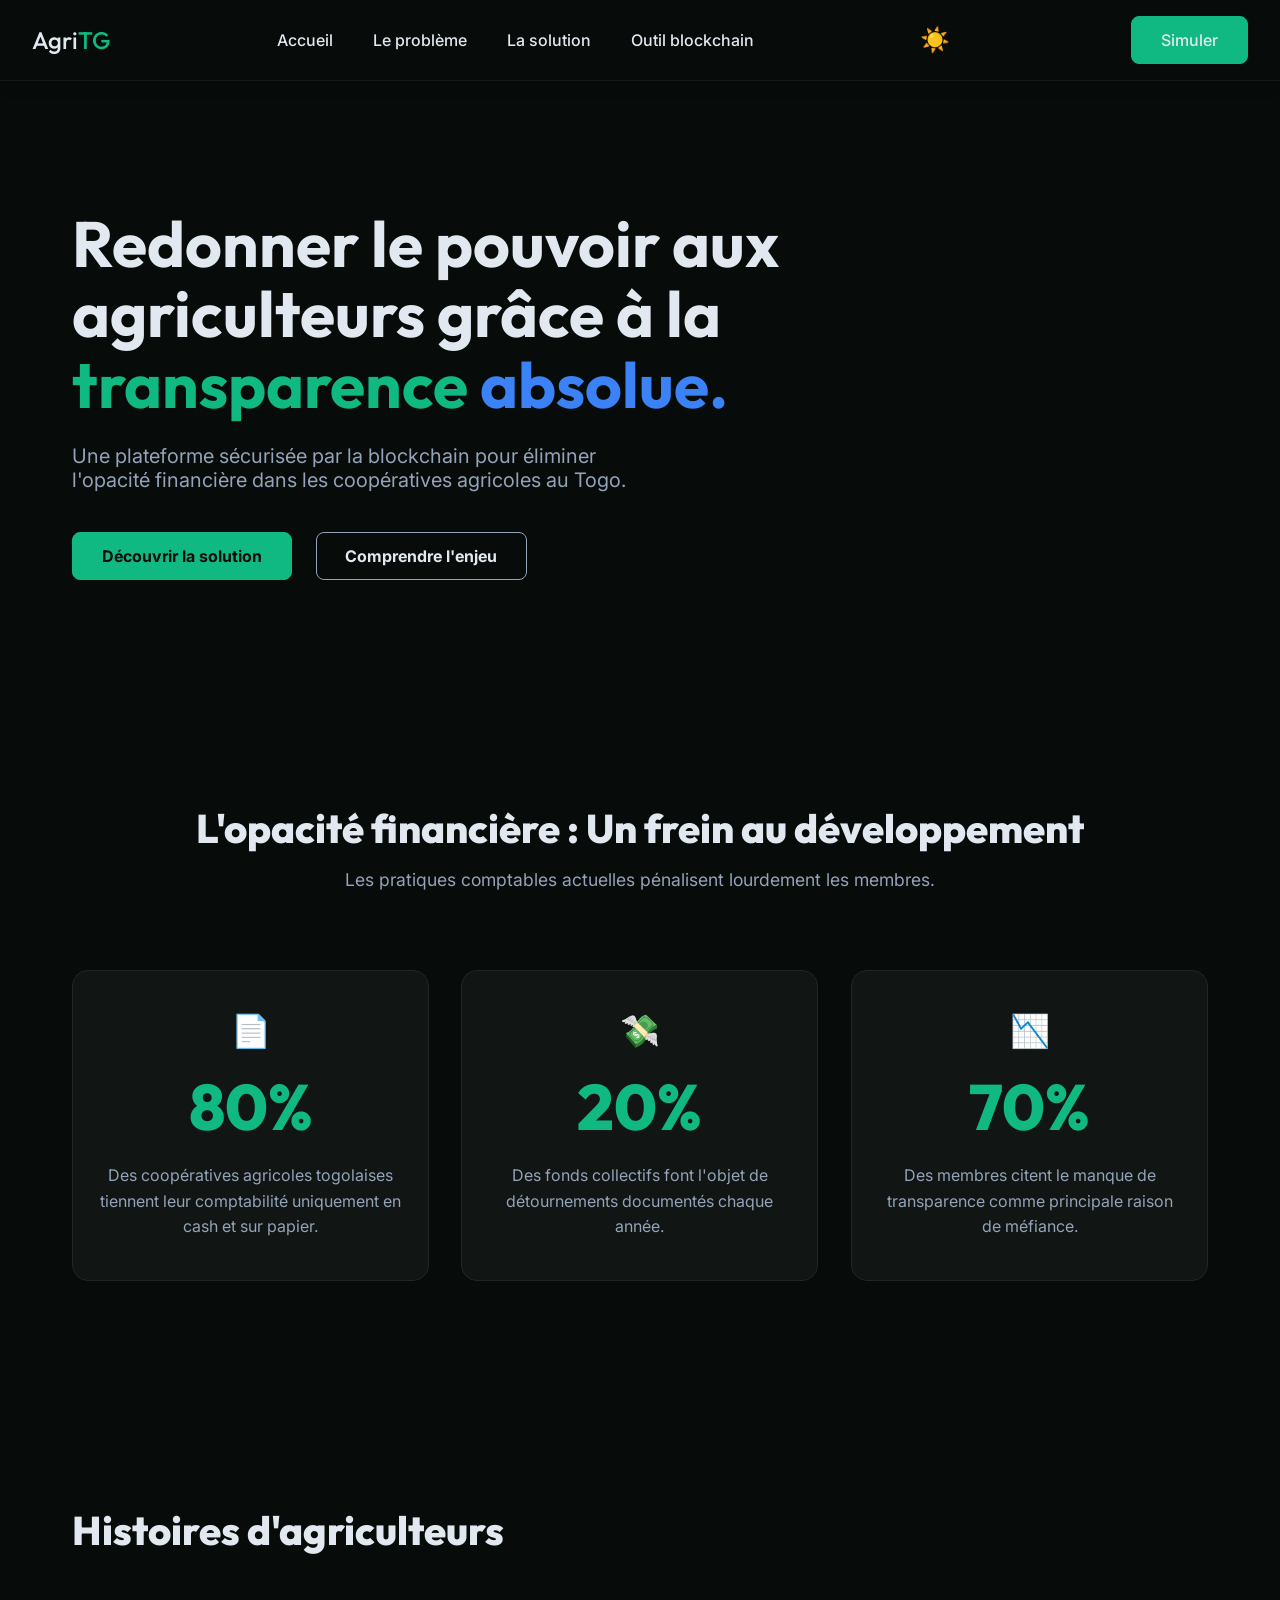
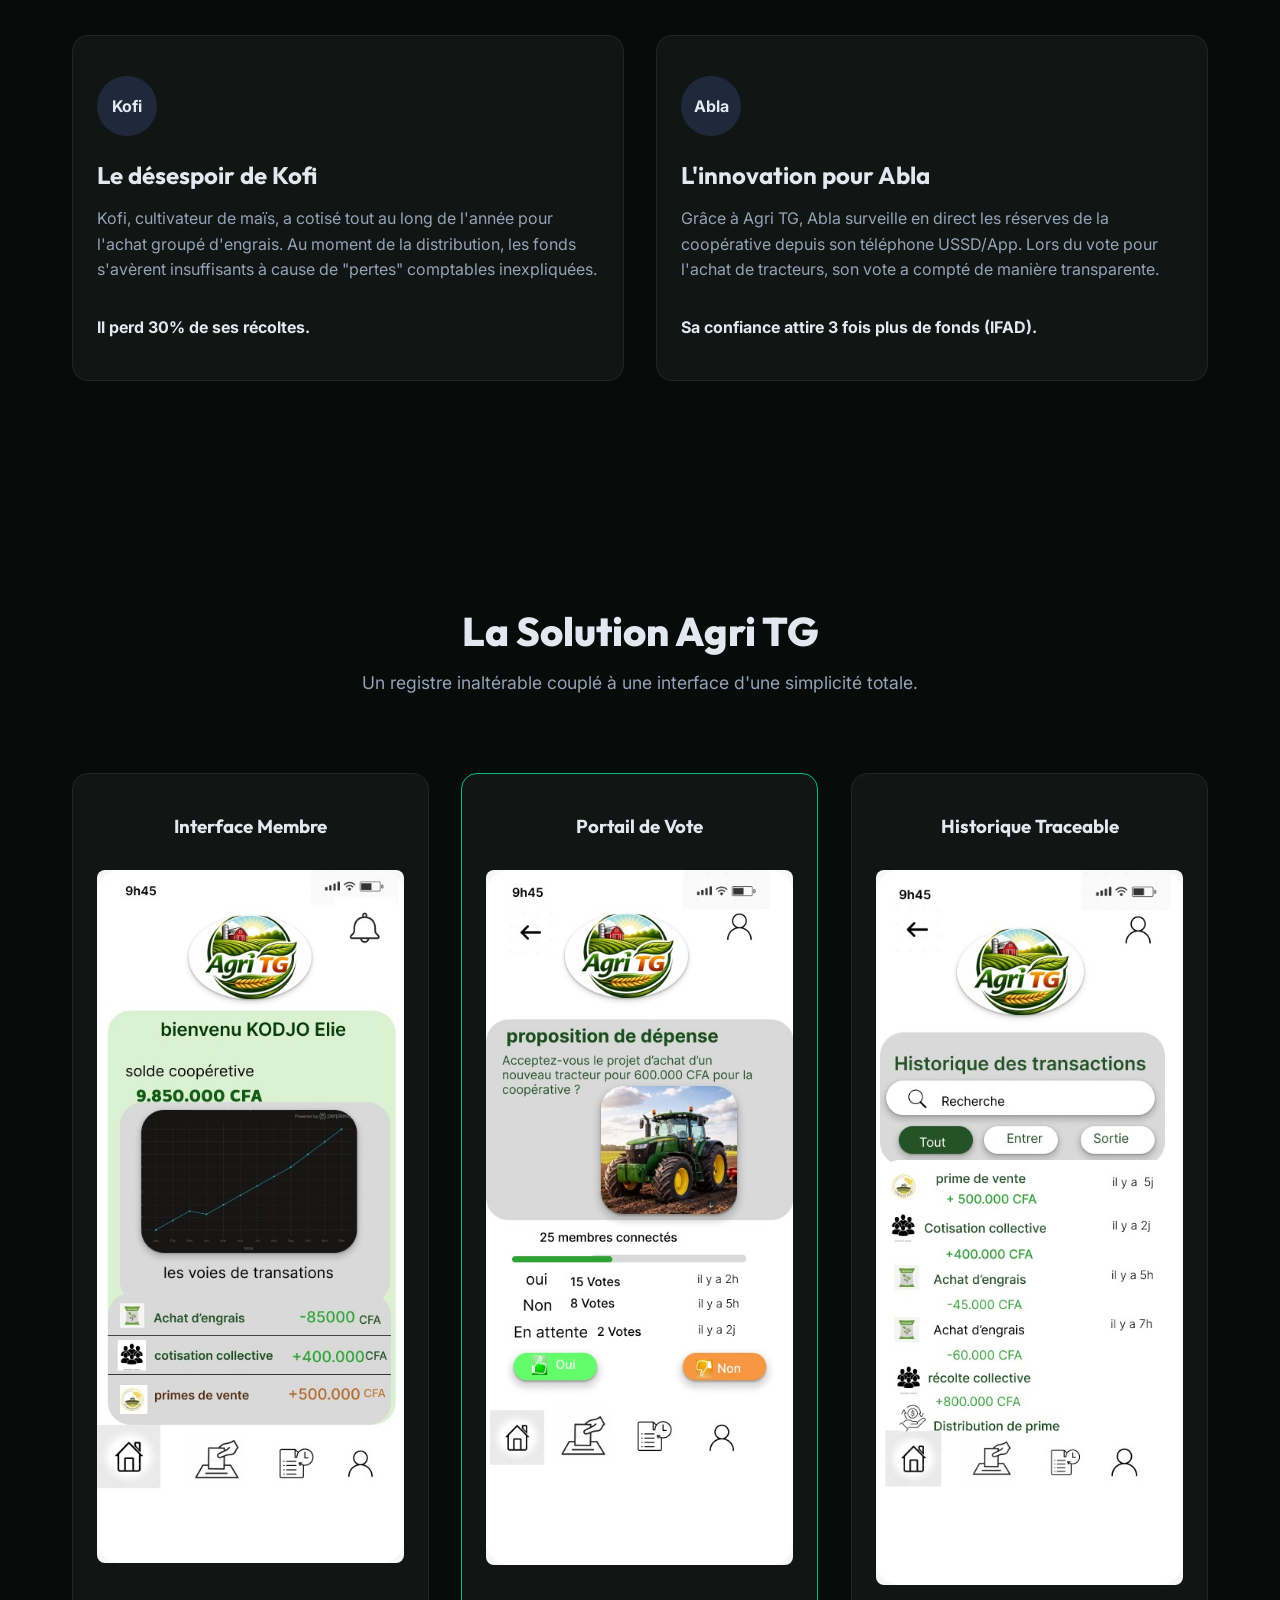
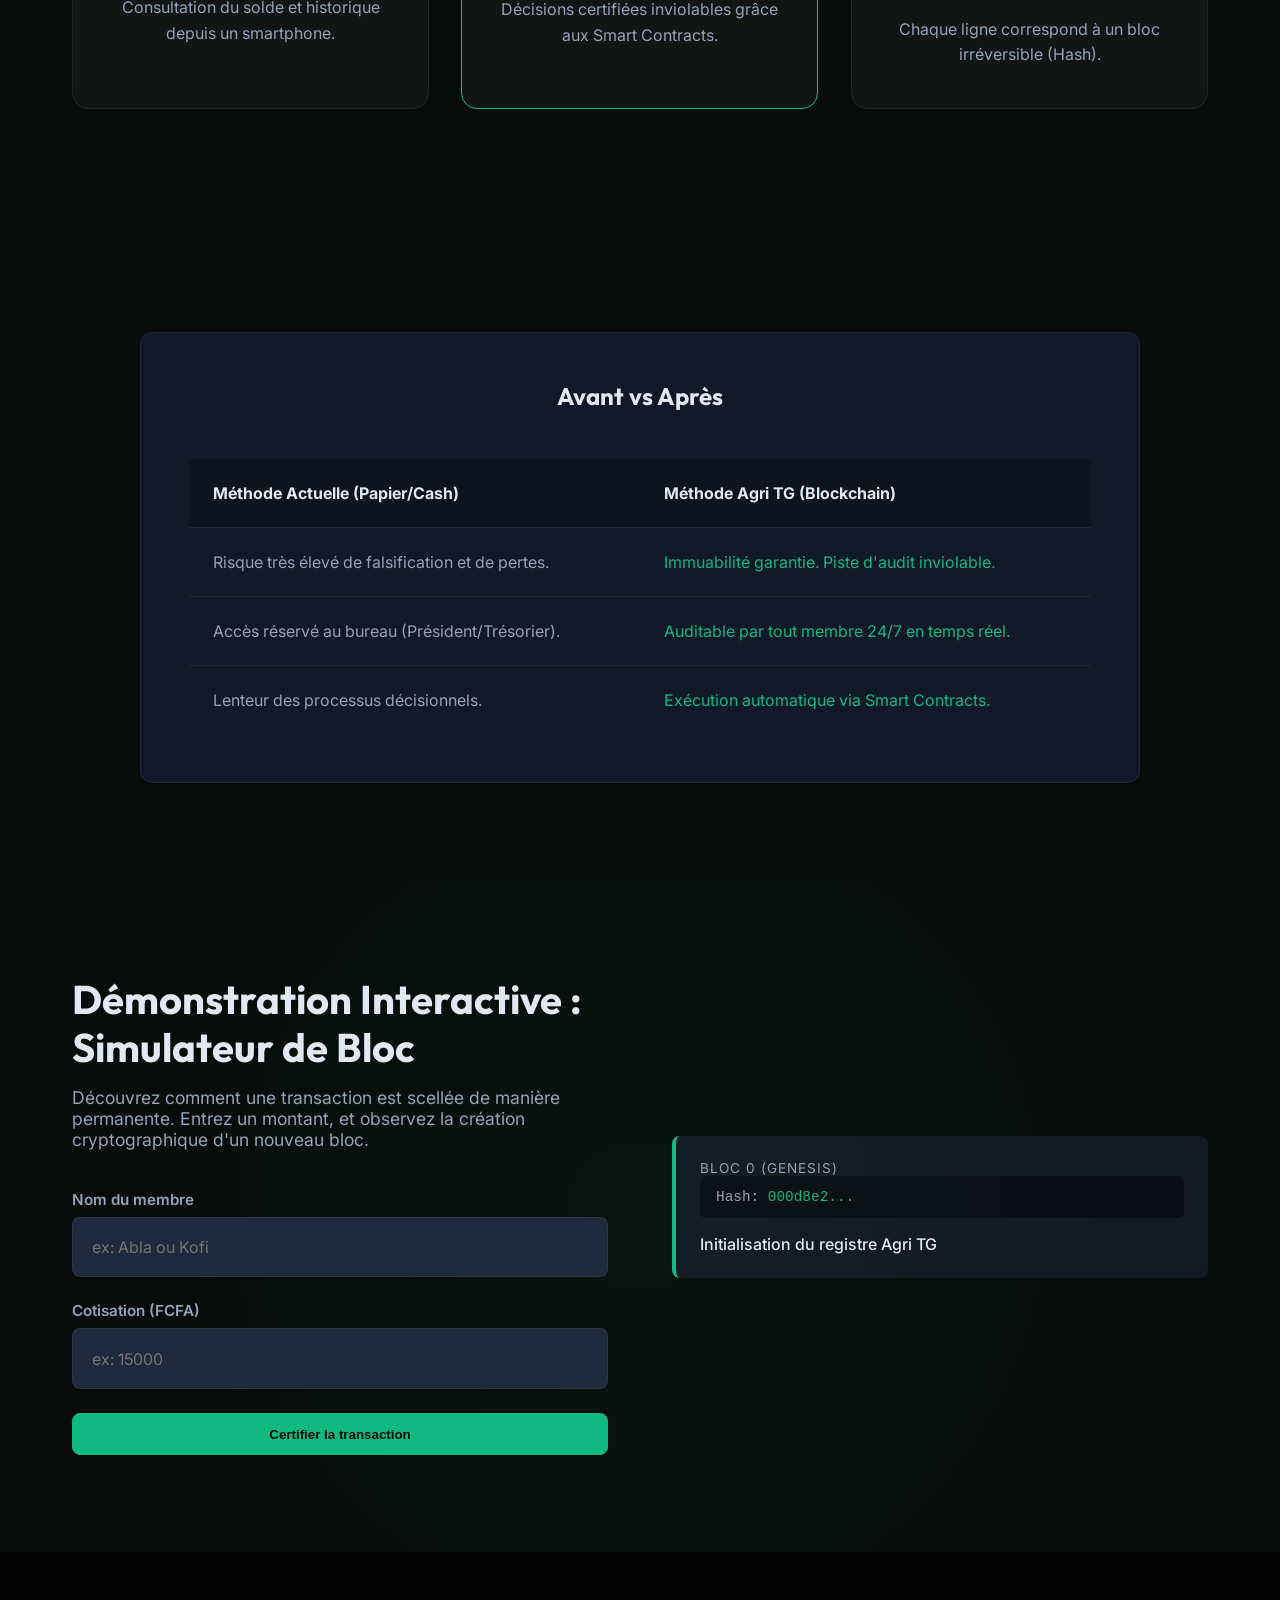
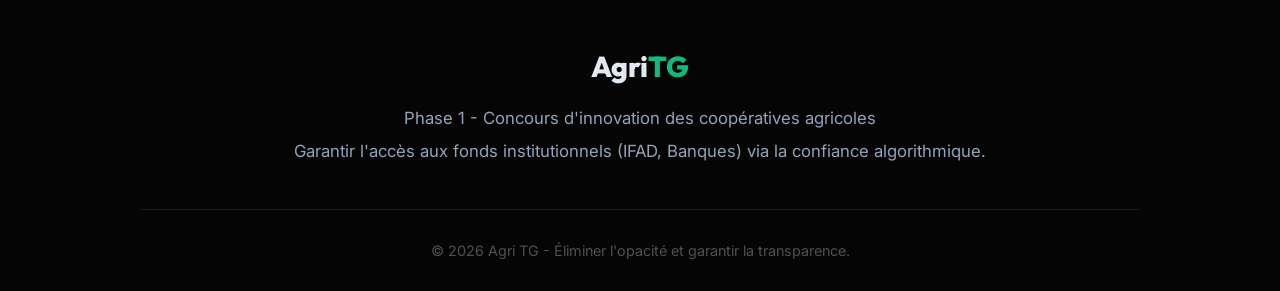
==== index.html @ 21164f97 "Renommer index.htm en index.html pour GitHub Pages" ====
<!DOCTYPE html>
<html lang="fr">

<head>
    <meta charset="UTF-8">
    <meta name="viewport" content="width=device-width, initial-scale=1.0">
    <meta name="description" content="Agri TG : La solution blockchain pour l'agriculture togolaise">
    <title>Agri TG</title>

    <!-- Favicon -->
    <link rel="icon" type="image/jpeg" href="assets/logoAgriTG.jpeg">

    <!-- Google Fonts -->
    <link rel="preconnect" href="https://fonts.googleapis.com">
    <link rel="preconnect" href="https://fonts.gstatic.com" crossorigin>
    <link
        href="https://fonts.googleapis.com/css2?family=Inter:wght@400;500;700&family=Outfit:wght@500;700;800&display=swap"
        rel="stylesheet">

    <!-- Styles CSS -->
    <link rel="stylesheet" href="style.css">

</head>

<body>
    <header class="navbar">
        <a href="#hero" class="logo">
            Agri <span>TG</span>
        </a>
        <nav>
            <ul>
                <li><a href="#hero">Accueil</a></li>
                <li><a href="#problem">Le problème</a></li>
                <li><a href="#solution">La solution</a></li>
                <li><a href="#blockchain-demo">Outil blockchain</a></li>
            </ul>
        </nav>
        <button id="theme-toggle" class="btn-theme" title="Changer de thème">
            ☀️
        </button>
        <a href="#blockchain-demo" class="btn-primary btn-primary-small">Simuler</a>
    </header>

    <main>
        <section id="hero">
            <div class="hero-content">
                <h1>Redonner le pouvoir aux agriculteurs grâce à la <span class="text-green">transparence</span> <span
                        class="text-blue">absolue.</span></h1>
                <p>Une plateforme sécurisée par la blockchain pour éliminer l'opacité financière dans les coopératives
                    agricoles au Togo.</p>

                <div class="hero-actions">
                    <a href="#solution" class="btn-primary">Découvrir la solution</a>
                    <a href="#problem" class="btn-secondary">Comprendre l'enjeu</a>
                </div>
            </div>
            <div class="hero-visual">
            </div>
        </section>
        <section id="problem">
            <div class="section-heading">
                <h2>L'opacité financière : Un frein au développement</h2>
                <p class="subtitle">Les pratiques comptables actuelles pénalisent lourdement les membres.</p>
            </div>

            <div class="cards-grid">
                <!-- Première carte -->
                <article class="card">
                    <div class="card-icon">📄</div>
                    <div class="card-stat">80%</div>
                    <p>Des coopératives agricoles togolaises tiennent leur comptabilité uniquement en cash et sur
                        papier.</p>
                </article>

                <!-- Deuxième carte -->
                <article class="card">
                    <div class="card-icon">💸</div>
                    <div class="card-stat">20%</div>
                    <p>Des fonds collectifs font l'objet de détournements documentés chaque année.</p>
                </article>

                <!-- Troisième carte -->
                <article class="card">
                    <div class="card-icon">📉</div>
                    <div class="card-stat">70%</div>
                    <p>Des membres citent le manque de transparence comme principale raison de méfiance.</p>
                </article>

            </div>

        </section>

        <section id="stories">
            <div class="section-heading text-left">
                <h2>Histoires d'agriculteurs</h2>
            </div>

            <div class="cards-grid">

                <!-- Histoire 1 : Kofi -->
                <article class="card story-card">
                    <div class="avatar">Kofi</div>
                    <h3>Le désespoir de Kofi</h3>
                    <p>Kofi, cultivateur de maïs, a cotisé tout au long de l'année pour l'achat groupé d'engrais. Au
                        moment de la distribution, les fonds s'avèrent insuffisants à cause de "pertes" comptables
                        inexpliquées.</p>
                    <p><strong>Il perd 30% de ses récoltes.</strong></p>
                </article>

                <!-- Histoire 2 : Abla -->
                <article class="card story-card">
                    <div class="avatar">Abla</div>
                    <h3>L'innovation pour Abla</h3>
                    <p>Grâce à Agri TG, Abla surveille en direct les réserves de la coopérative depuis son téléphone
                        USSD/App. Lors du vote pour l'achat de tracteurs, son vote a compté de manière transparente.</p>
                    <p><strong>Sa confiance attire 3 fois plus de fonds (IFAD).</strong></p>
                </article>

            </div>
        </section>


        <section id="solution">
            <div class="section-heading text-center">
                <h2>La Solution Agri TG</h2>
                <p class="subtitle">Un registre inaltérable couplé à une interface d'une simplicité totale.</p>
            </div>

            <div class="cards-grid">

                <!-- Carte 1 -->
                <article class="card solution-card">
                    <h3>Interface Membre</h3>
                    <div class="mockup-container">
                        <img src="assets/dashboard.jpeg">
                    </div>
                    <p>Consultation du solde et historique depuis un smartphone.</p>
                </article>

                <!-- Carte 2 -->
                <article class="card solution-card highlight-card">
                    <h3>Portail de Vote</h3>
                    <div class="mockup-container">
                        <img src="assets/votes.jpeg">
                    </div>
                    <p>Décisions certifiées inviolables grâce aux Smart Contracts.</p>
                </article>

                <!-- Carte 3 -->
                <article class="card solution-card">
                    <h3>Historique Traceable</h3>
                    <div class="mockup-container">
                        <img src="assets/historique.jpeg">
                    </div>
                    <p>Chaque ligne correspond à un bloc irréversible (Hash).</p>
                </article>
            </div>

        </section>

        <section id="comparison">
            <div class="comparison-container">
                <h2 class="text-center">Avant vs Après</h2>

                <div class="comparison-table">
                    <!-- Ligne d'En-tête -->
                    <div class="table-row table-header">
                        <div class="table-col">Méthode Actuelle (Papier/Cash)</div>
                        <div class="table-col">Méthode Agri TG (Blockchain)</div>
                    </div>

                    <!-- Ligne 1 -->
                    <div class="table-row">
                        <div class="table-col">Risque très élevé de falsification et de pertes.</div>
                        <div class="table-col text-green">Immuabilité garantie. Piste d'audit inviolable.</div>
                    </div>

                    <!-- Ligne 2 -->
                    <div class="table-row">
                        <div class="table-col">Accès réservé au bureau (Président/Trésorier).</div>
                        <div class="table-col text-green">Auditable par tout membre 24/7 en temps réel.</div>
                    </div>

                    <!-- Ligne 3 -->
                    <div class="table-row">
                        <div class="table-col">Lenteur des processus décisionnels.</div>
                        <div class="table-col text-green">Exécution automatique via Smart Contracts.</div>
                    </div>

                </div>
            </div>
        </section>


        <section id="blockchain-demo">
            <div class="demo-container">

                <div class="demo-form">
                    <h2>Démonstration Interactive :<br>Simulateur de Bloc</h2>
                    <p>Découvrez comment une transaction est scellée de manière permanente. Entrez un montant, et
                        observez la création cryptographique d'un nouveau bloc.</p>

                    <div class="form-group">
                        <label for="member-name">Nom du membre</label>
                        <input type="text" id="member-name" placeholder="ex: Abla ou Kofi">
                    </div>
                    <div class="form-group">
                        <label for="contribution-amount">Cotisation (FCFA)</label>
                        <input type="number" id="contribution-amount" placeholder="ex: 15000">
                    </div>

                    <button id="btn-certify" class="btn-primary w-100">Certifier la transaction</button>
                </div>

                <!-- Registre (Ledger) -->
                <div class="demo-ledger">
                    <ul id="ledger-list">

                        <li class="block-card genesis-block">
                            <span class="block-id">Bloc 0 (Genesis)</span>
                            <div class="block-hash">
                                Hash: <span>000d8e2...</span>
                            </div>
                            <p class="block-data">Initialisation du registre Agri TG</p>
                        </li>

                    </ul>
                </div>

            </div>
        </section>

    </main>

    <footer class="site-footer">
        <div class="footer-content">
            <h3>Agri<span class="text-green">TG</span></h3>
            <p>Phase 1 - Concours d'innovation des coopératives agricoles</p>
            <p>Garantir l'accès aux fonds institutionnels (IFAD, Banques) via la confiance algorithmique.</p>
        </div>

        <div class="footer-bottom">
            <p>© 2026 Agri TG - Éliminer l'opacité et garantir la transparence.</p>
        </div>
    </footer>


    <script src="script.js"></script>
</body>

</html>
---- style.css ----
/* --- PALETTE DE COULEURS --- */
:root {
    /* Couleurs structurelles sémantiques */
    --bg-primary: #070B09;
    --bg-card: #111513;

    /* Textes et Bordures */
    --text-primary: #E2E8F0;
    --text-secondary: #94A3B8;
    --border-color: #1F2922;

    /* Couleurs de marque */
    --primary-green: #10B981;
    /* Typographies */
    --font-heading: 'Outfit', sans-serif;
    --font-body: 'Inter', sans-serif;
}

/* --- THEME LIGHT MODE --- */
[data-theme="light"] {
    --bg-primary: #F8FAFC;
    --bg-card: #FFFFFF;
    --text-primary: #0F172A;
    --text-secondary: #475569;
    --border-color: #E2E8F0;
}

/* Réinitialisation de base */
html {
    scroll-behavior: smooth;
}

* {
    margin: 0;
    padding: 0;
    box-sizing: border-box;
    text-decoration: none;
    list-style: none;
}

body {
    background-color: var(--bg-primary);
    color: var(--text-primary);
    font-family: var(--font-body);
}

/* Utilitaires globaux d'accessibilité (Lecteurs d'écran) */
.sr-only {
    position: absolute;
    width: 1px;
    height: 1px;
    padding: 0;
    margin: -1px;
    overflow: hidden;
    clip: rect(0, 0, 0, 0);
    white-space: nowrap;
    border: 0;
}

/* --- 1. EN-TÊTE / NAVIGATION --- */
.navbar {
    display: flex;
    justify-content: space-between;
    align-items: center;
    padding: 1rem 2rem;
    background-color: var(--bg-primary);
    position: sticky;
    top: 0;
    z-index: 1000;
    border-bottom: 1px solid rgba(128, 128, 128, 0.1);
    box-shadow: 0 4px 20px rgba(0, 0, 0, 0.05);
}

.navbar ul {
    display: flex;
    gap: 2.5rem;
}

.navbar a {
    color: var(--text-primary);
    font-weight: 500;
    transition: color 0.3s;
}

.navbar a:hover {
    color: var(--primary-green);
}

.logo {
    display: flex;
    align-items: center;
    font-size: 1.5rem;
    font-weight: 800;
    color: var(--text-primary);
}

.logo span {
    color: var(--primary-green);
}


/* --- 2. BOUTONS --- */
.btn-primary,
.btn-secondary {
    display: inline-block;
    padding: 0.8rem 1.8rem;
    border-radius: 8px;
    font-weight: 700;
    transition: all 0.3s ease;
    cursor: pointer;
}

/* Bouton d'action principal */
.btn-primary {
    background-color: var(--primary-green);
    color: #070B09;
    border: 1px solid var(--primary-green);
}

.btn-primary:hover {
    transform: translateY(-2px);
    box-shadow: 0 4px 15px rgba(16, 185, 129, 0.4);
}

.btn-primary.loading {
    opacity: 0.7;
    cursor: wait;
    animation: pulse 1s infinite alternate;
}

@keyframes pulse {
    0% { transform: scale(1); opacity: 0.8; }
    100% { transform: scale(0.98); opacity: 0.5; box-shadow: 0 0 15px rgba(16,185,129,0.2); }
}

/* Bouton d'action secondaire */
.btn-secondary {
    background-color: transparent;
    color: var(--text-primary);
    border: 1px solid var(--text-secondary);
}

.btn-secondary:hover {
    border-color: var(--text-primary);
}

/* --- 3. SECTION ACCUEIL (HERO) --- */
.hero-content {
    text-align: left;
    max-width: 1200px;
    margin: 2rem auto;
    padding: 0 2rem;
}

.hero-content h1 {
    font-size: 4rem;
    line-height: 1.1;
    margin-bottom: 1.5rem;
    max-width: 850px;
}

.hero-content p {
    font-size: 1.25rem;
    color: var(--text-secondary);
    margin-bottom: 2.5rem;
    max-width: 600px;
}

.hero-actions {
    display: flex;
    justify-content: flex-start;
    gap: 1.5rem;
}

/* -- TEXTE MULTICOLORE -- */
.text-green {
    color: var(--primary-green) !important;
}

.text-blue {
    color: #3B82F6 !important;
}

section {
    padding: 6rem 0;
}



h1,
h2,
h3,
.logo {
    font-family: var(--font-heading);
}

/* --- SECTION PROBLÈME --- */

.section-heading {
    text-align: center;
    margin-bottom: 3rem;
    color: var(--text-secondary);
    max-width: 1200px;
    margin-left: auto;
    margin-right: auto;
    padding: 0 2rem;
}

.section-heading h2 {
    color: var(--text-primary);
    font-size: 2.5rem;
    font-weight: 800;
    margin-bottom: 1rem;
}

.section-heading .subtitle {
    font-size: 1.1rem;
}

/* 1. La grille responsive */
.cards-grid {
    display: grid;
    grid-template-columns: repeat(auto-fit, minmax(300px, 1fr));
    gap: 2rem;
    max-width: 1200px;
    margin: 0 auto;
    padding: 2rem;
}

/* 2. Le style de la carte */
.card {
    background-color: var(--bg-card);
    border: 1px solid var(--border-color);
    border-radius: 16px;
    padding: 2.5rem 1.5rem;
    text-align: center;
    transition: transform 0.3s ease;
}

.card:hover {
    transform: translateY(-5px);
}

/* 3. La statistique au centre */
.card-stat {
    font-family: var(--font-heading);
    font-size: 4rem;
    font-weight: 800;
    color: var(--primary-green);
    margin: 1rem 0;
}

.card-icon {
    font-size: 2rem;
}

.card p {
    color: var(--text-secondary);
    line-height: 1.6;
}

/* --- SECTION HISTOIRES --- */

/* Utilitaires d'alignement */
.text-left,
.story-card {
    text-align: left !important;
}

.avatar {
    background-color: #1E293B;
    color: var(--text-primary);
    width: 60px;
    height: 60px;
    border-radius: 50%;
    display: flex;
    align-items: center;
    justify-content: center;
    font-weight: 700;
    margin-bottom: 1.5rem;
}

.story-card p:last-child {
    margin-top: 2rem;
    color: var(--text-primary);
}

.story-card h3 {
    font-size: 1.5rem;
    margin-bottom: 1rem;
    color: var(--text-primary);
}

/* --- SECTION SOLUTION --- */

.solution-card h3 {
    color: var(--text-primary);
    margin-bottom: 2rem;
}

.mockup-container {
    background-color: #1E293B;
    border-radius: 8px;
    margin-bottom: 2rem;
    overflow: hidden;
    display: block;
}

.mockup-container img {
    width: 100%;
    height: auto;
    display: block;
}

.highlight-card {
    border: 1px solid var(--primary-green) !important;
    box-shadow: 0 0 15px rgba(16, 185, 129, 0.05);
}

/* --- 4. SECTION COMPARAISON (AVANT/APRÈS) --- */
.comparison-container {
    max-width: 1000px;
    margin: 0 auto;
    background-color: #111827;
    border-radius: 12px;
    padding: 3rem;
    border: 1px solid rgba(255, 255, 255, 0.05);
}

.text-center {
    text-align: center !important;
}

.comparison-container h2 {
    margin-bottom: 3rem;
}

.table-row {
    display: flex;
    border-bottom: 1px solid rgba(255, 255, 255, 0.05);
}

.table-row:last-child {
    border-bottom: none;
}

.table-col {
    flex: 1;
    padding: 1.5rem;
    color: var(--text-secondary);
    display: flex;
    align-items: center;
}

.table-header .table-col {
    background-color: rgba(0, 0, 0, 0.2);
    color: var(--text-primary);
    font-weight: 700;
}

/* --- 5. SECTION DÉMO BLOCKCHAIN --- */
#blockchain-demo {
    background: radial-gradient(circle at center, rgba(16, 185, 129, 0.05) 0%, transparent 70%);
}

.demo-container {
    max-width: 1200px;
    margin: 0 auto;
    padding: 0 2rem;
    display: flex;
    gap: 4rem;
    align-items: center;
}

.demo-form {
    flex: 1;
}

.demo-form h2 {
    font-size: 2.5rem;
    margin-bottom: 1rem;
    line-height: 1.2;
}

.demo-form p {
    color: var(--text-secondary);
    margin-bottom: 2.5rem;
    font-size: 1.1rem;
}

.form-group {
    margin-bottom: 1.5rem;
    text-align: left;
}

.form-group label {
    display: block;
    margin-bottom: 0.5rem;
    font-size: 0.95rem;
    color: var(--text-secondary);
    font-weight: 600;
}

.form-group input {
    width: 100%;
    padding: 1.2rem;
    background-color: #1E293B;
    border: 1px solid rgba(255, 255, 255, 0.05);
    border-radius: 8px;
    color: var(--text-primary);
    font-size: 1rem;
    font-family: inherit;
    transition: all 0.3s ease;
}

.form-group input:focus {
    outline: none;
    border-color: var(--primary-green);
    background-color: #0f172a;
}

.w-100 {
    width: 100%;
}

.demo-ledger {
    flex: 1;
}

#ledger-list {
    list-style: none;
    padding: 0;
}

.block-card {
    background-color: rgba(30, 41, 59, 0.5);
    border-radius: 8px;
    padding: 1.5rem;
    margin-bottom: 1rem;
    border-left: 4px solid var(--primary-green);
}

.block-id {
    font-size: 0.85rem;
    text-transform: uppercase;
    letter-spacing: 1px;
    color: var(--text-secondary);
    display: block;
    margin-bottom: 1rem;
}

.block-hash {
    background-color: rgba(0, 0, 0, 0.4);
    padding: 0.8rem 1rem;
    border-radius: 6px;
    font-family: monospace;
    font-size: 0.9rem;
    color: var(--text-secondary);
    margin-bottom: 1rem;
}

.block-hash span {
    color: var(--primary-green);
}

.block-data {
    color: var(--text-primary);
    margin: 0;
    font-weight: 500;
}

.block-header {
    display: flex;
    justify-content: space-between;
    align-items: center;
    margin-bottom: 1rem;
}

.block-id {
    margin-bottom: 0;
    font-size: 0.85rem;
    text-transform: uppercase;
    letter-spacing: 1px;
    color: var(--text-secondary);
}

/* --- 6. LE PIED DE PAGE (FOOTER) --- */
.site-footer {
    background-color: #050505;
    padding: 6rem 2rem 2rem 2rem;
    text-align: center;
}

.footer-content {
    max-width: 800px;
    margin: 0 auto;
    margin-bottom: 3rem;
}

.footer-content h3 {
    font-size: 1.8rem;
    margin-bottom: 1.5rem;
    color: var(--text-primary);
    font-weight: 800;
}

.footer-content p {
    color: var(--text-secondary);
    margin-bottom: 0.8rem;
    font-size: 1.05rem;
}

.footer-bottom {
    border-top: 1px solid rgba(255, 255, 255, 0.08);
    padding-top: 2rem;
    max-width: 1000px;
    margin: 0 auto;
}

.footer-bottom p {
    color: rgba(255, 255, 255, 0.3);
    font-size: 0.9rem;
    margin: 0;
}

.btn-theme {
    background: transparent;
    border: none;
    font-size: 1.5rem;
    cursor: pointer;
    margin-right: 1rem;
    transition: transform 0.3s ease;
}

.btn-theme:hover {
    transform: scale(1.2) rotate(15deg);
}

/* ==============================================================
   7. LE SYSTÈME DE THÈME (LIGHT MODE)
============================================================== */
body.light-mode {
    --bg-primary: #f8fafc;
    --text-primary: #0f172a;
    --text-secondary: #475569;
    --bg-card: #ffffff;
}

body.light-mode .comparison-container,
body.light-mode .block-card,
body.light-mode .avatar,
body.light-mode .solution-card {
    background-color: #f1f5f9;
    border-color: rgba(0, 0, 0, 0.1);
    border: 1px solid rgba(0, 0, 0, 0.1);
    color: var(--text-primary);
}

body.light-mode .form-group input,
body.light-mode .block-hash {
    background-color: #f1f5f9;
    border: 1px solid rgba(0, 0, 0, 0.1);
    color: var(--text-primary);
}

body.light-mode .site-footer {
    background-color: #e2e8f0;
}

body.light-mode .footer-bottom {
    border-top: 1px solid rgba(0, 0, 0, 0.1);
}

body.light-mode .footer-bottom p {
    color: var(--text-secondary);
}

body.light-mode .btn-secondary {
    border-color: var(--text-secondary);
    color: var(--text-primary);
}

/* ==============================================================
   8. ANIMATIONS AU DÉFILEMENT
============================================================== */
.fade-in-element {
    opacity: 0;
    transform: translateY(30px);
    transition: opacity 0.8s ease-out, transform 0.8s ease-out;
    will-change: opacity, transform;
}

.fade-in-element.visible {
    opacity: 1;
    transform: translateY(0);
}

/* ==============================================================
   9. RESPONSIVE DESIGN (MOBILES ET TABLETTES)
============================================================== */
@media screen and (max-width: 768px) {
    .navbar {
        flex-direction: column;
        padding: 1rem;
        gap: 1rem;
    }

    .navbar ul {
        flex-wrap: wrap;
        justify-content: center;
        gap: 1.5rem;
    }

    .hero-content h1 {
        font-size: 2.5rem;
    }

    .hero-content p {
        font-size: 1.1rem;
    }

    .hero-actions {
        flex-direction: column;
    }

    .demo-container {
        flex-direction: column;
        gap: 2rem;
    }

    .comparison-container {
        padding: 1.5rem;
        overflow-x: auto;
    }

    .table-row {
        flex-direction: column;
    }

    .table-col {
        padding: 1rem;
        border-bottom: 1px solid rgba(255, 255, 255, 0.05);
    }
}
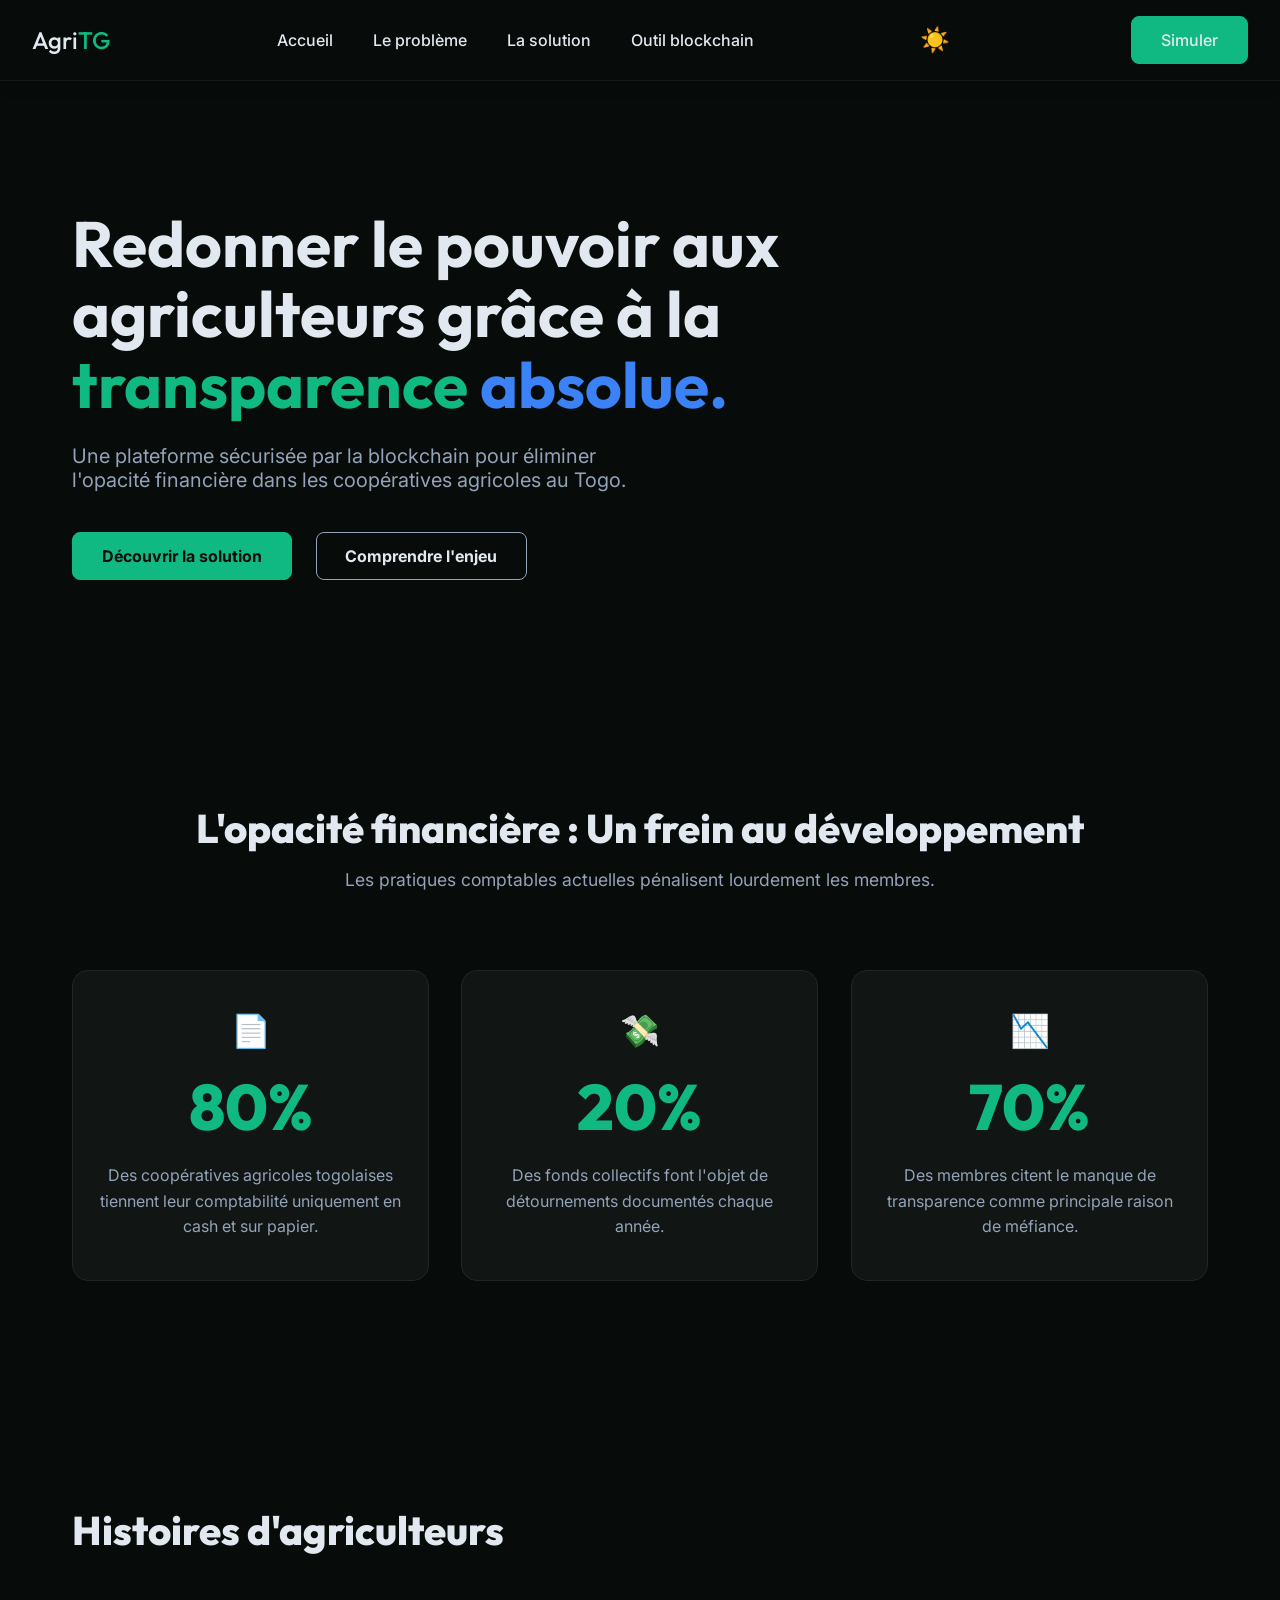
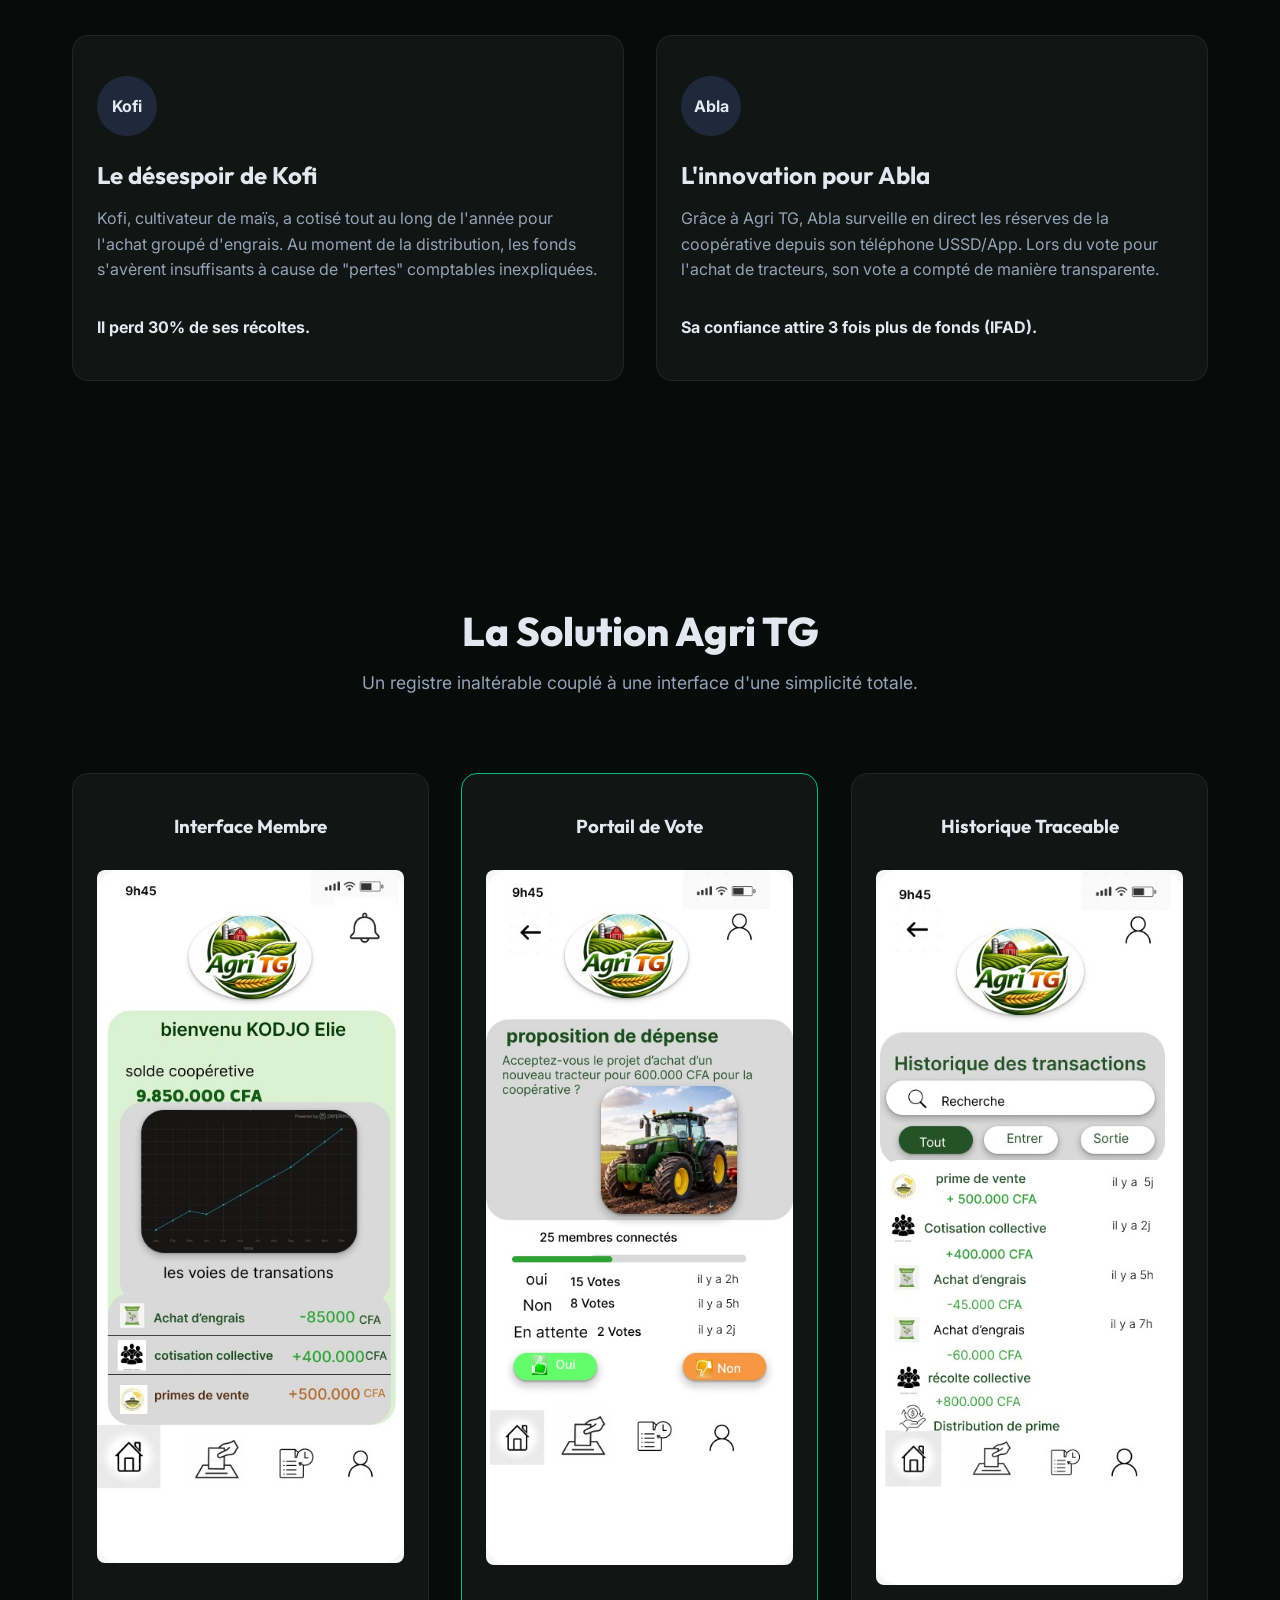
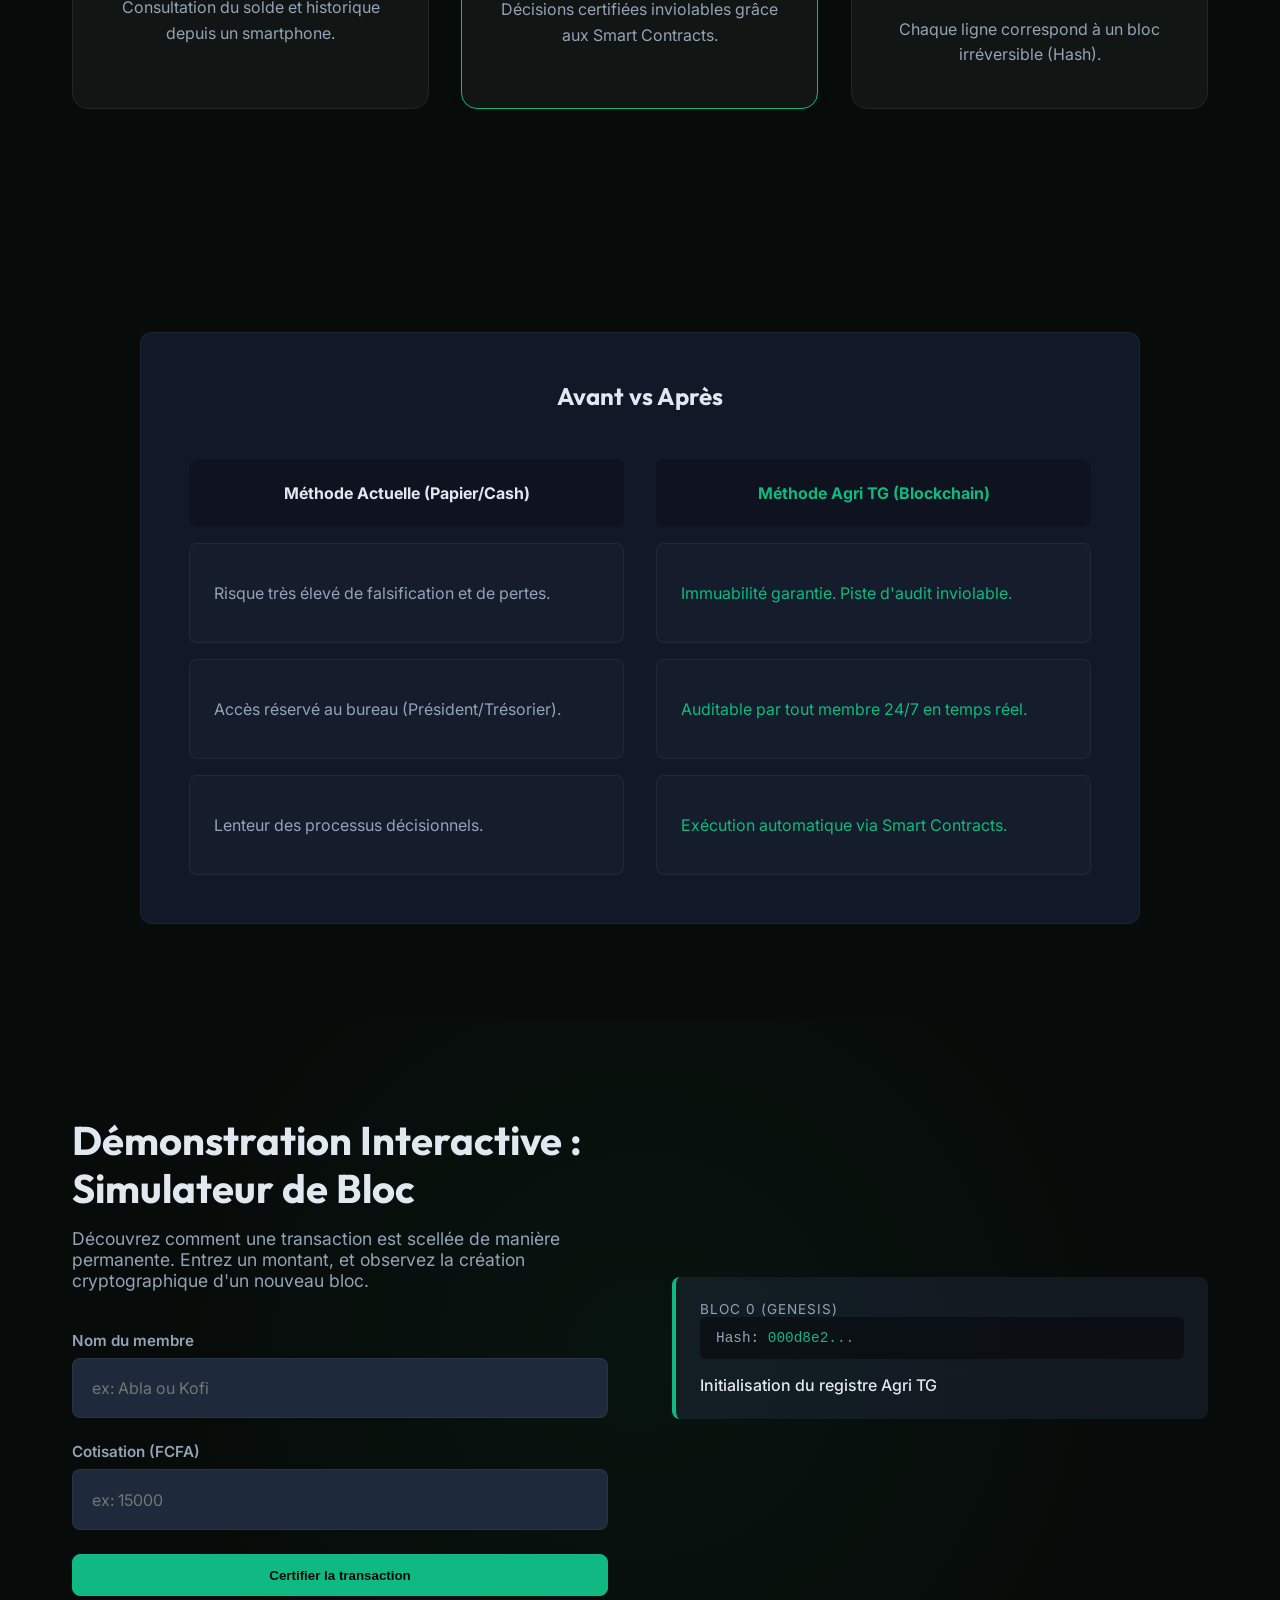
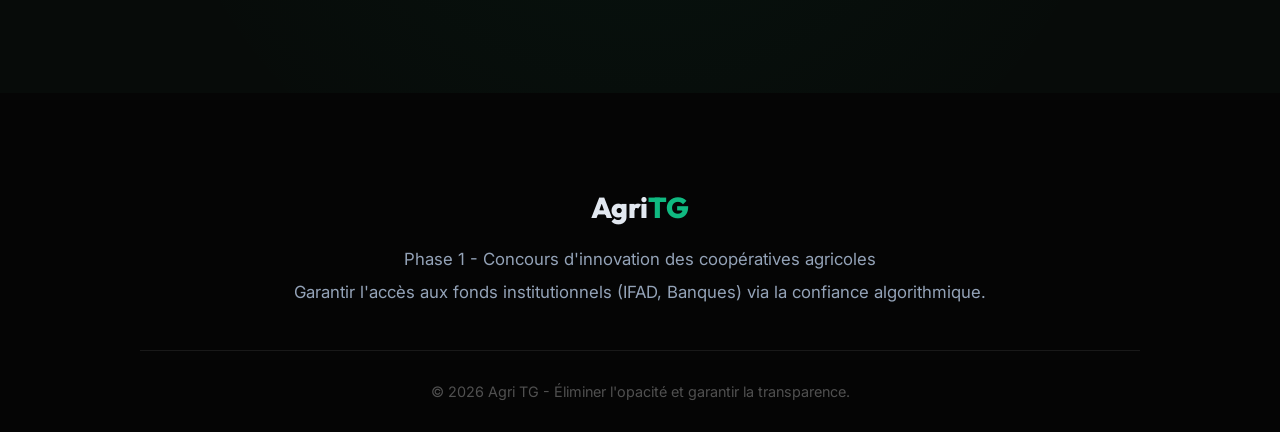
==== commit 332eaa85: "Refactor comparison table and hide mobile Simuler button" ====
--- a/index.html
+++ b/index.html
@@ -163,30 +163,21 @@
                 <h2 class="text-center">Avant vs Après</h2>
 
                 <div class="comparison-table">
-                    <!-- Ligne d'En-tête -->
-                    <div class="table-row table-header">
-                        <div class="table-col">Méthode Actuelle (Papier/Cash)</div>
-                        <div class="table-col">Méthode Agri TG (Blockchain)</div>
-                    </div>
-
-                    <!-- Ligne 1 -->
-                    <div class="table-row">
-                        <div class="table-col">Risque très élevé de falsification et de pertes.</div>
-                        <div class="table-col text-green">Immuabilité garantie. Piste d'audit inviolable.</div>
-                    </div>
-
-                    <!-- Ligne 2 -->
-                    <div class="table-row">
-                        <div class="table-col">Accès réservé au bureau (Président/Trésorier).</div>
-                        <div class="table-col text-green">Auditable par tout membre 24/7 en temps réel.</div>
-                    </div>
-
-                    <!-- Ligne 3 -->
-                    <div class="table-row">
-                        <div class="table-col">Lenteur des processus décisionnels.</div>
-                        <div class="table-col text-green">Exécution automatique via Smart Contracts.</div>
-                    </div>
-
+                    <!-- Méthode Actuelle -->
+                    <div class="comparison-col before-col">
+                        <div class="table-header">Méthode Actuelle (Papier/Cash)</div>
+                        <div class="table-item">Risque très élevé de falsification et de pertes.</div>
+                        <div class="table-item">Accès réservé au bureau (Président/Trésorier).</div>
+                        <div class="table-item">Lenteur des processus décisionnels.</div>
+                    </div>
+
+                    <!-- Méthode Agri TG -->
+                    <div class="comparison-col after-col">
+                        <div class="table-header text-green">Méthode Agri TG (Blockchain)</div>
+                        <div class="table-item text-green">Immuabilité garantie. Piste d'audit inviolable.</div>
+                        <div class="table-item text-green">Auditable par tout membre 24/7 en temps réel.</div>
+                        <div class="table-item text-green">Exécution automatique via Smart Contracts.</div>
+                    </div>
                 </div>
             </div>
         </section>
--- a/style.css
+++ b/style.css
@@ -335,27 +335,37 @@
     margin-bottom: 3rem;
 }
 
-.table-row {
-    display: flex;
-    border-bottom: 1px solid rgba(255, 255, 255, 0.05);
-}
-
-.table-row:last-child {
-    border-bottom: none;
-}
-
-.table-col {
+.comparison-table {
+    display: flex;
+    flex-direction: row;
+    gap: 2rem;
+}
+
+.comparison-col {
     flex: 1;
+    display: flex;
+    flex-direction: column;
+    gap: 1rem;
+}
+
+.table-header {
+    background-color: rgba(0, 0, 0, 0.2);
+    color: var(--text-primary);
+    font-weight: 700;
     padding: 1.5rem;
-    color: var(--text-secondary);
+    border-radius: 8px;
+    text-align: center;
+}
+
+.table-item {
+    background-color: rgba(255, 255, 255, 0.02);
+    padding: 1.5rem;
+    color: var(--text-secondary);
+    border-radius: 8px;
+    border: 1px solid rgba(255, 255, 255, 0.05);
     display: flex;
     align-items: center;
-}
-
-.table-header .table-col {
-    background-color: rgba(0, 0, 0, 0.2);
-    color: var(--text-primary);
-    font-weight: 700;
+    min-height: 100px;
 }
 
 /* --- 5. SECTION DÉMO BLOCKCHAIN --- */
@@ -600,15 +610,30 @@
 ============================================================== */
 @media screen and (max-width: 768px) {
     .navbar {
-        flex-direction: column;
+        display: grid;
+        grid-template-columns: 1fr auto;
+        align-items: center;
         padding: 1rem;
         gap: 1rem;
+    }
+
+    .navbar .btn-primary {
+        display: none;
+    }
+
+    .navbar nav {
+        grid-column: 1 / -1;
+        margin-top: 0.5rem;
     }
 
     .navbar ul {
         flex-wrap: wrap;
         justify-content: center;
-        gap: 1.5rem;
+        gap: 1rem;
+    }
+
+    .btn-theme {
+        margin-right: 0;
     }
 
     .hero-content h1 {
@@ -630,15 +655,9 @@
 
     .comparison-container {
         padding: 1.5rem;
-        overflow-x: auto;
-    }
-
-    .table-row {
+    }
+
+    .comparison-table {
         flex-direction: column;
     }
-
-    .table-col {
-        padding: 1rem;
-        border-bottom: 1px solid rgba(255, 255, 255, 0.05);
-    }
 }
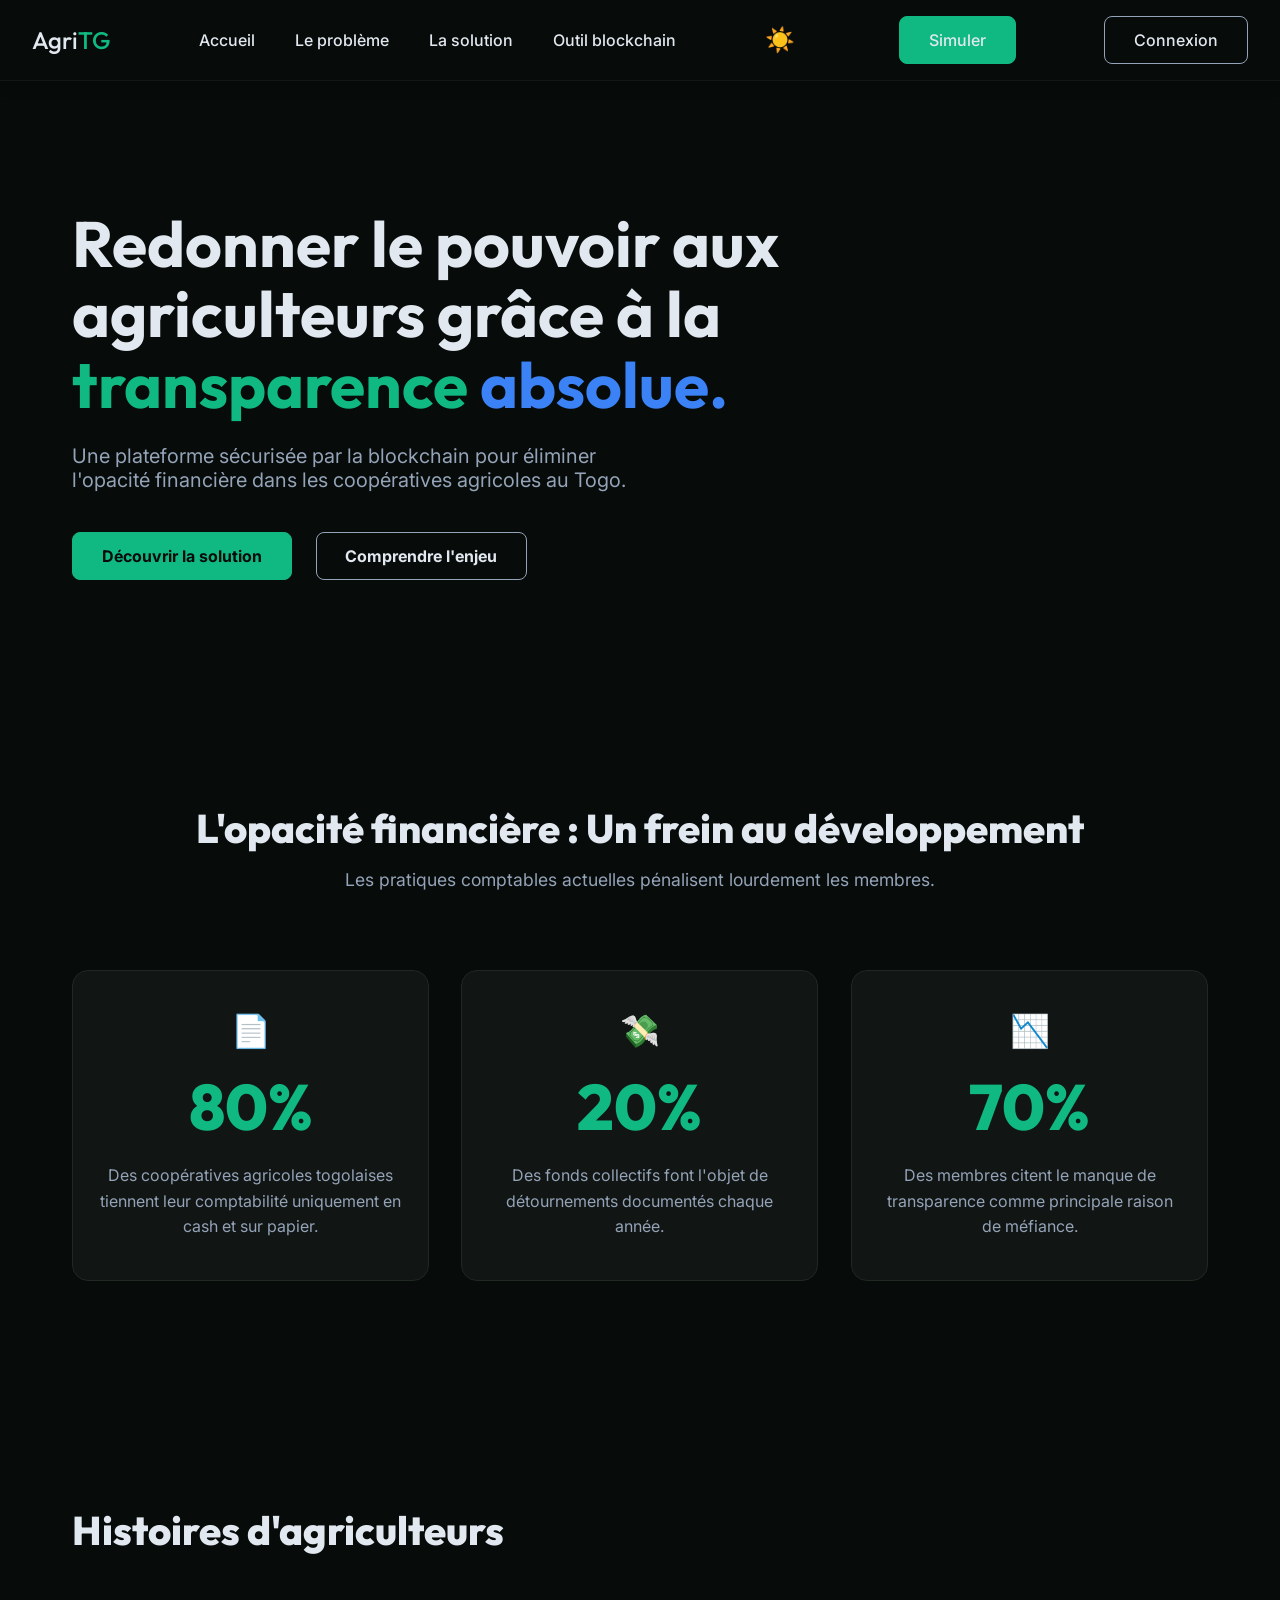
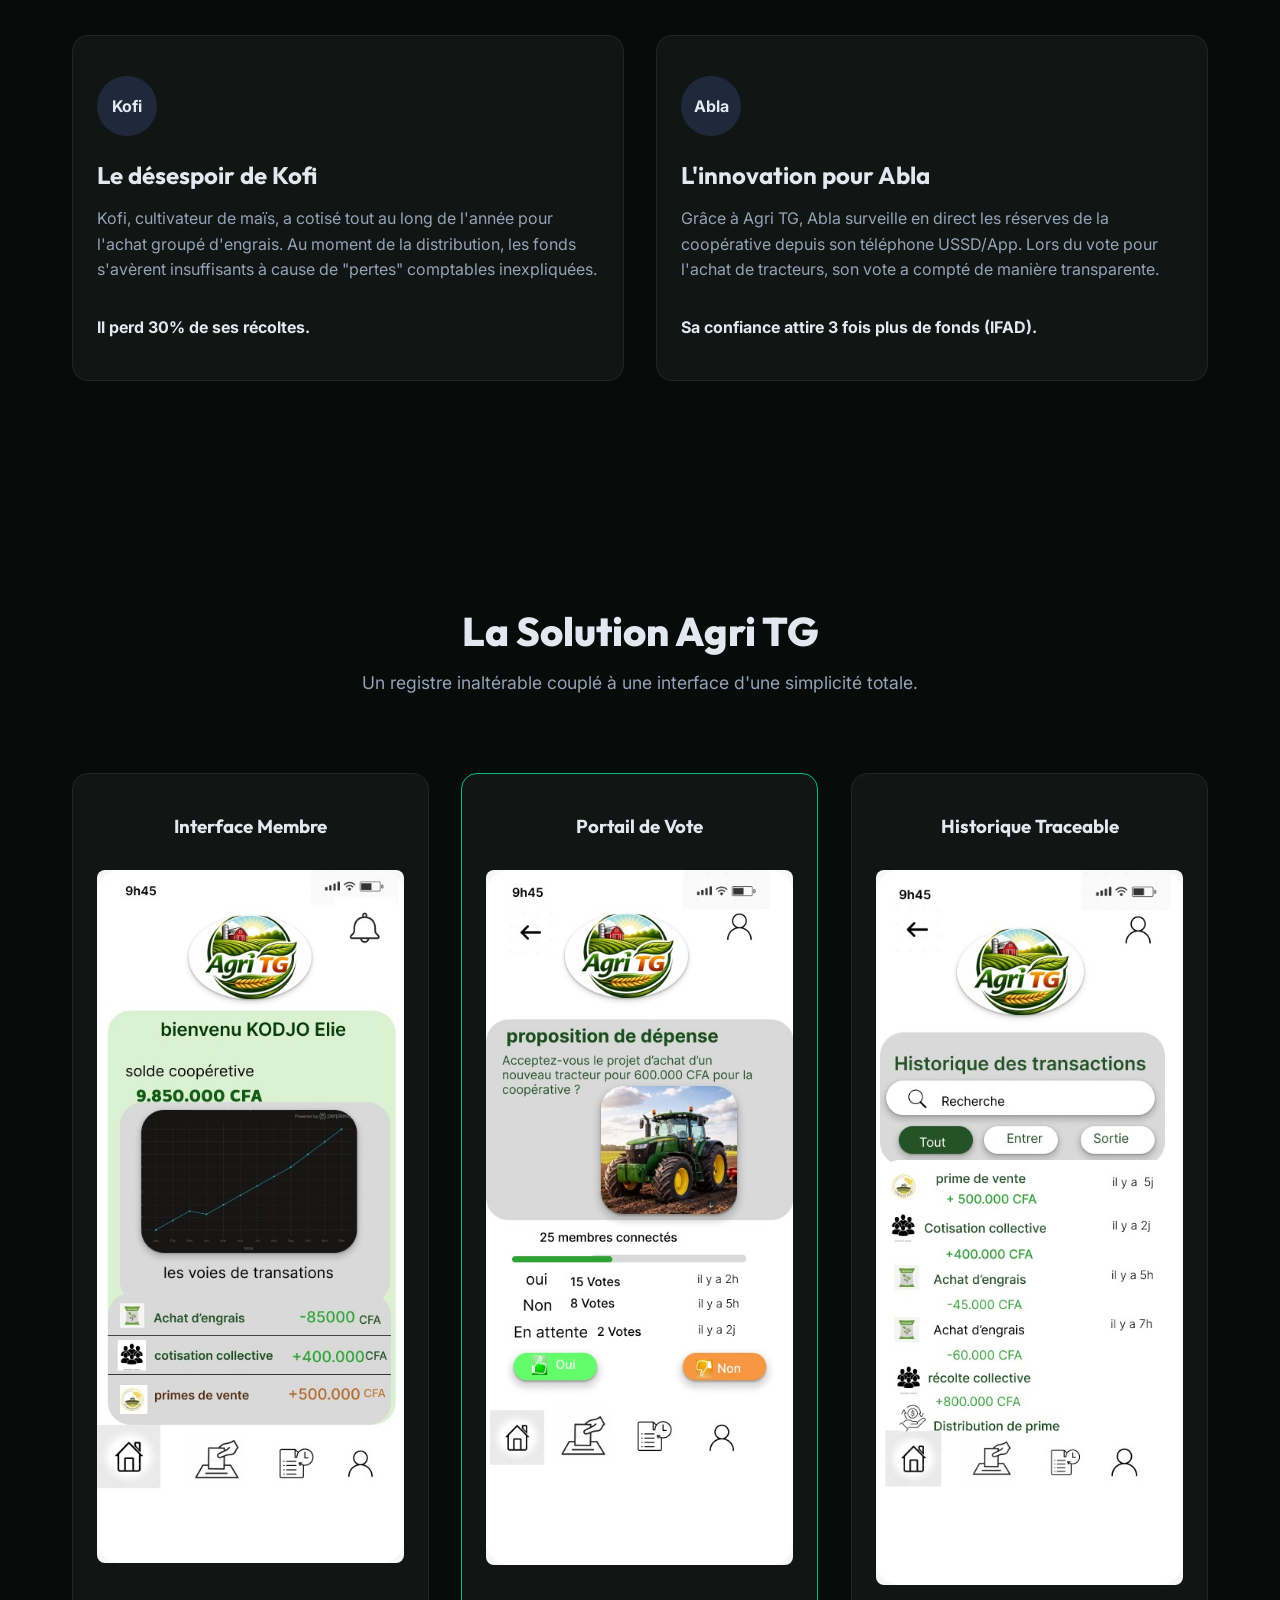
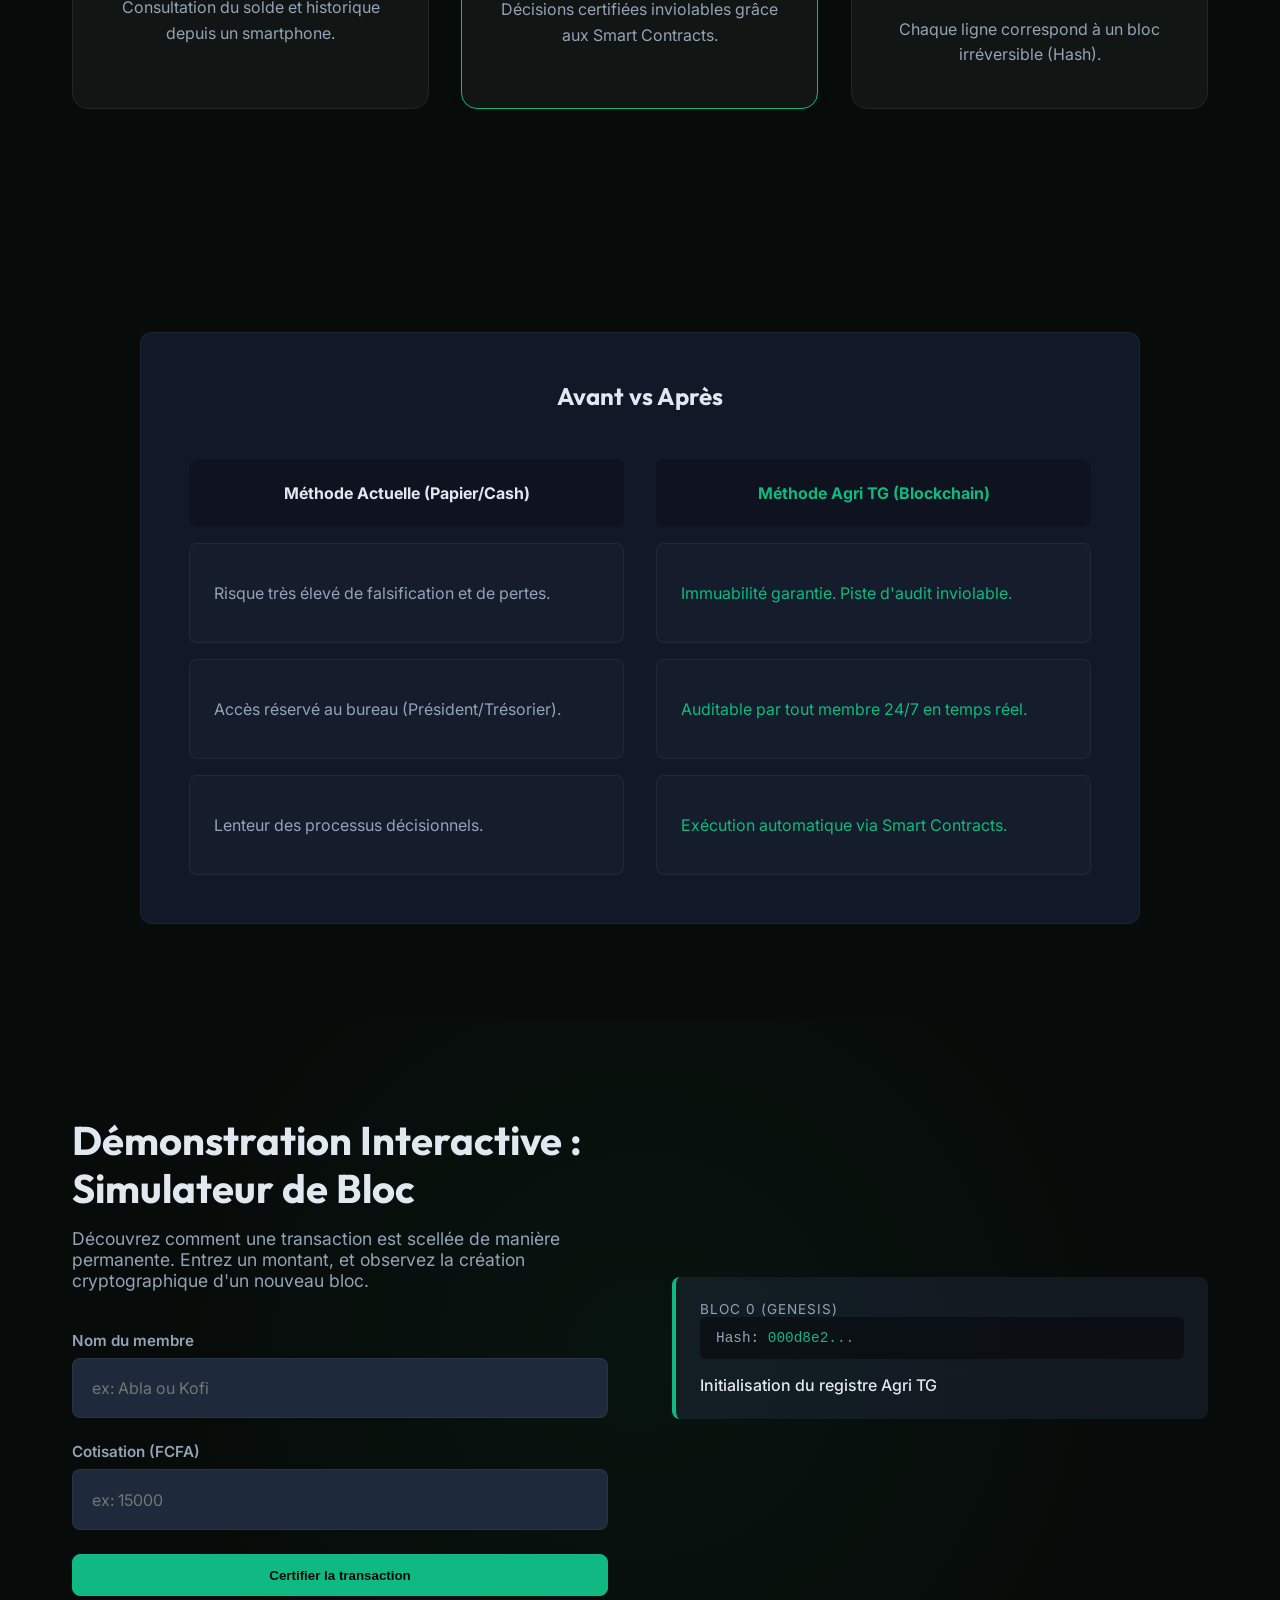
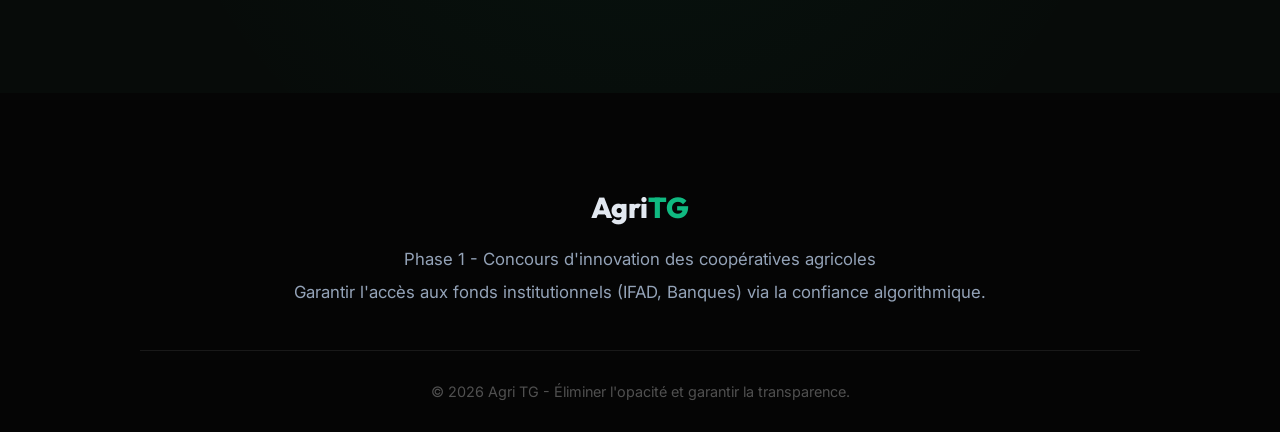
==== commit 939eee21: "Add login and phase2 dashboard pages with HTML structure" ====
--- a/index.html
+++ b/index.html
@@ -39,6 +39,7 @@
             ☀️
         </button>
         <a href="#blockchain-demo" class="btn-primary btn-primary-small">Simuler</a>
+        <a href="pages/login.html" class="btn-secondary btn-primary-small">Connexion</a>
     </header>
 
     <main>
--- a/style.css
+++ b/style.css
@@ -566,6 +566,17 @@
     color: var(--text-primary);
 }
 
+body.light-mode .table-item {
+    background-color: #ffffff;
+    border: 1px solid rgba(0, 0, 0, 0.1);
+    color: var(--text-secondary);
+}
+
+body.light-mode .table-header {
+    background-color: #e2e8f0;
+    color: var(--text-primary);
+}
+
 body.light-mode .form-group input,
 body.light-mode .block-hash {
     background-color: #f1f5f9;
@@ -610,30 +621,46 @@
 ============================================================== */
 @media screen and (max-width: 768px) {
     .navbar {
-        display: grid;
-        grid-template-columns: 1fr auto;
+        display: flex;
+        flex-wrap: wrap;
+        justify-content: space-between;
         align-items: center;
-        padding: 1rem;
-        gap: 1rem;
+        padding: 1rem 1.5rem;
     }
 
     .navbar .btn-primary {
-        display: none;
+        display: none !important; /* Force hide the simuler button */
+    }
+
+    .btn-theme {
+        margin-right: 0;
+        margin-left: auto;
     }
 
     .navbar nav {
-        grid-column: 1 / -1;
-        margin-top: 0.5rem;
+        order: 3;
+        width: 100%;
+        margin-top: 1.5rem;
     }
 
     .navbar ul {
         flex-wrap: wrap;
         justify-content: center;
-        gap: 1rem;
-    }
-
-    .btn-theme {
-        margin-right: 0;
+        gap: 0.8rem;
+    }
+
+    .navbar ul a {
+        font-size: 0.95rem;
+        padding: 0.5rem 0.8rem;
+        background-color: rgba(255, 255, 255, 0.05);
+        border: 1px solid rgba(255, 255, 255, 0.1);
+        border-radius: 8px;
+        color: var(--text-primary);
+    }
+    
+    body.light-mode .navbar ul a {
+        background-color: rgba(0, 0, 0, 0.05);
+        border-color: rgba(0, 0, 0, 0.1);
     }
 
     .hero-content h1 {
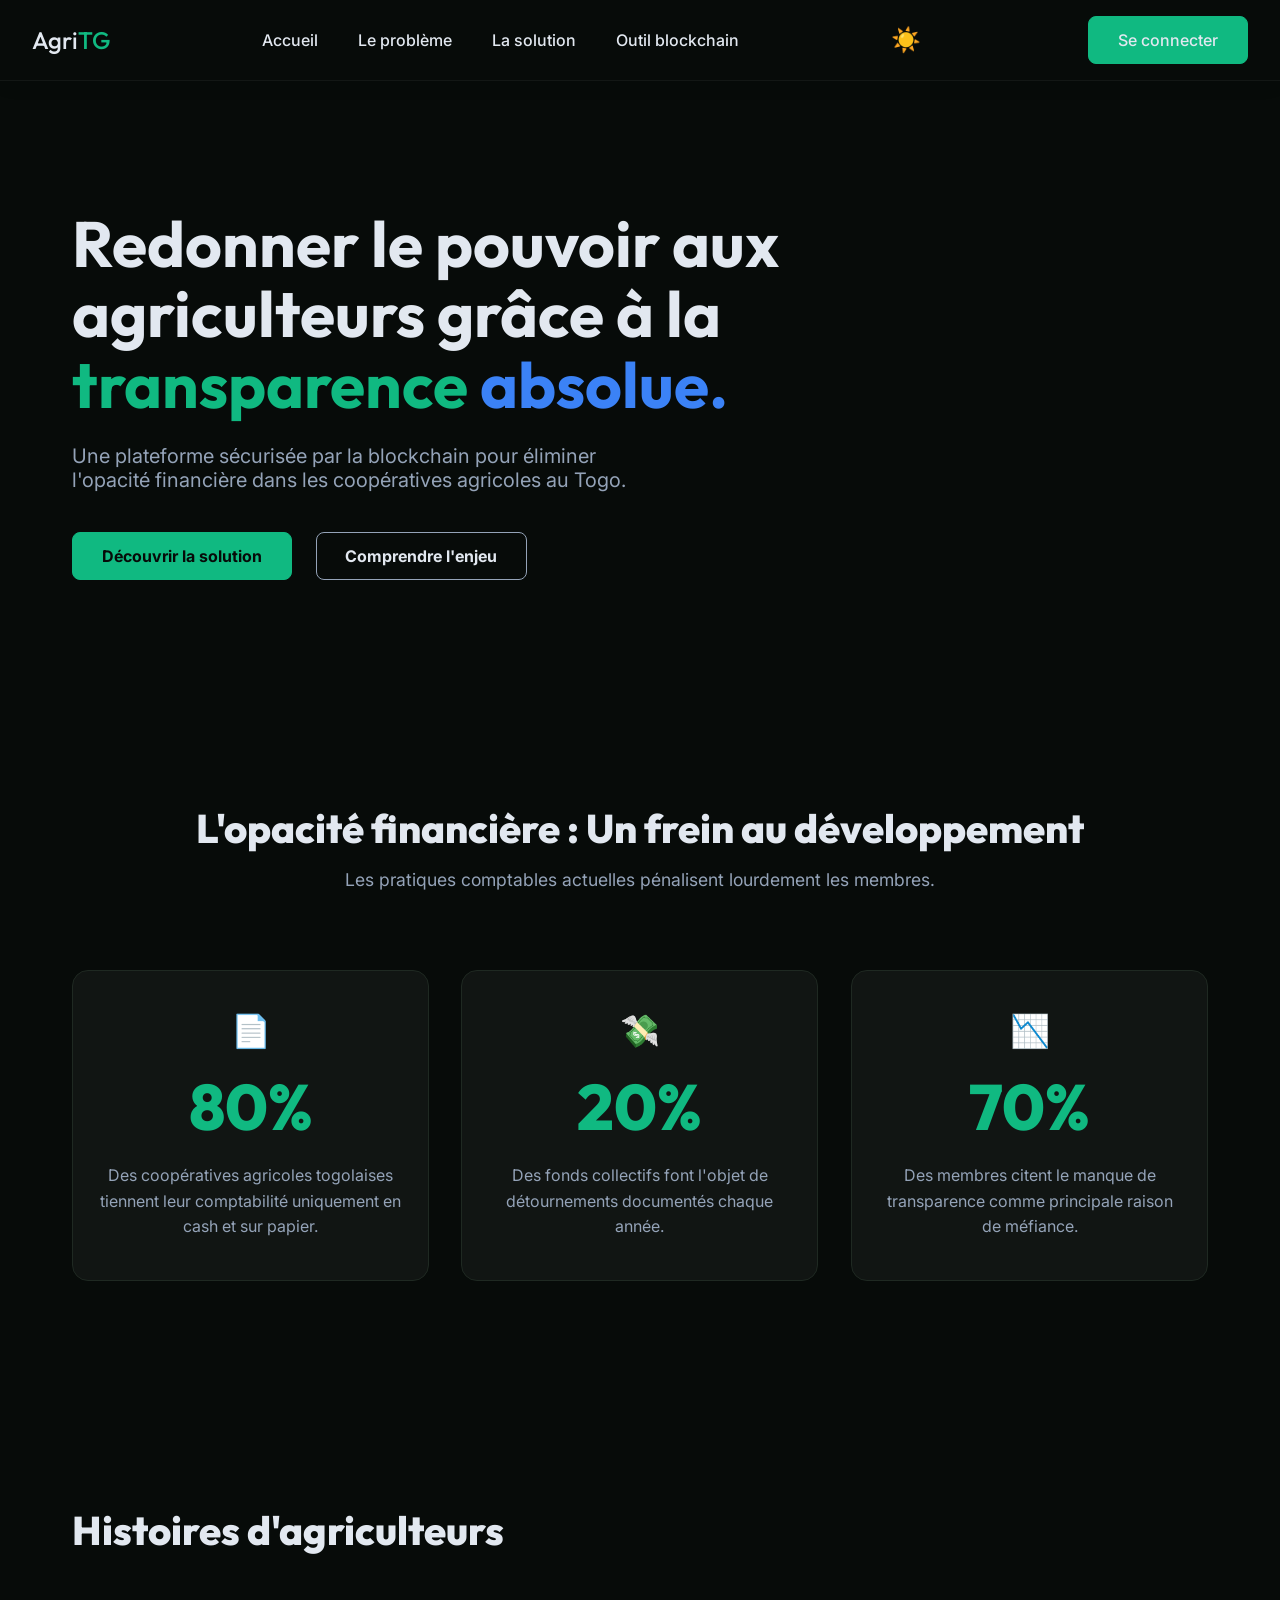
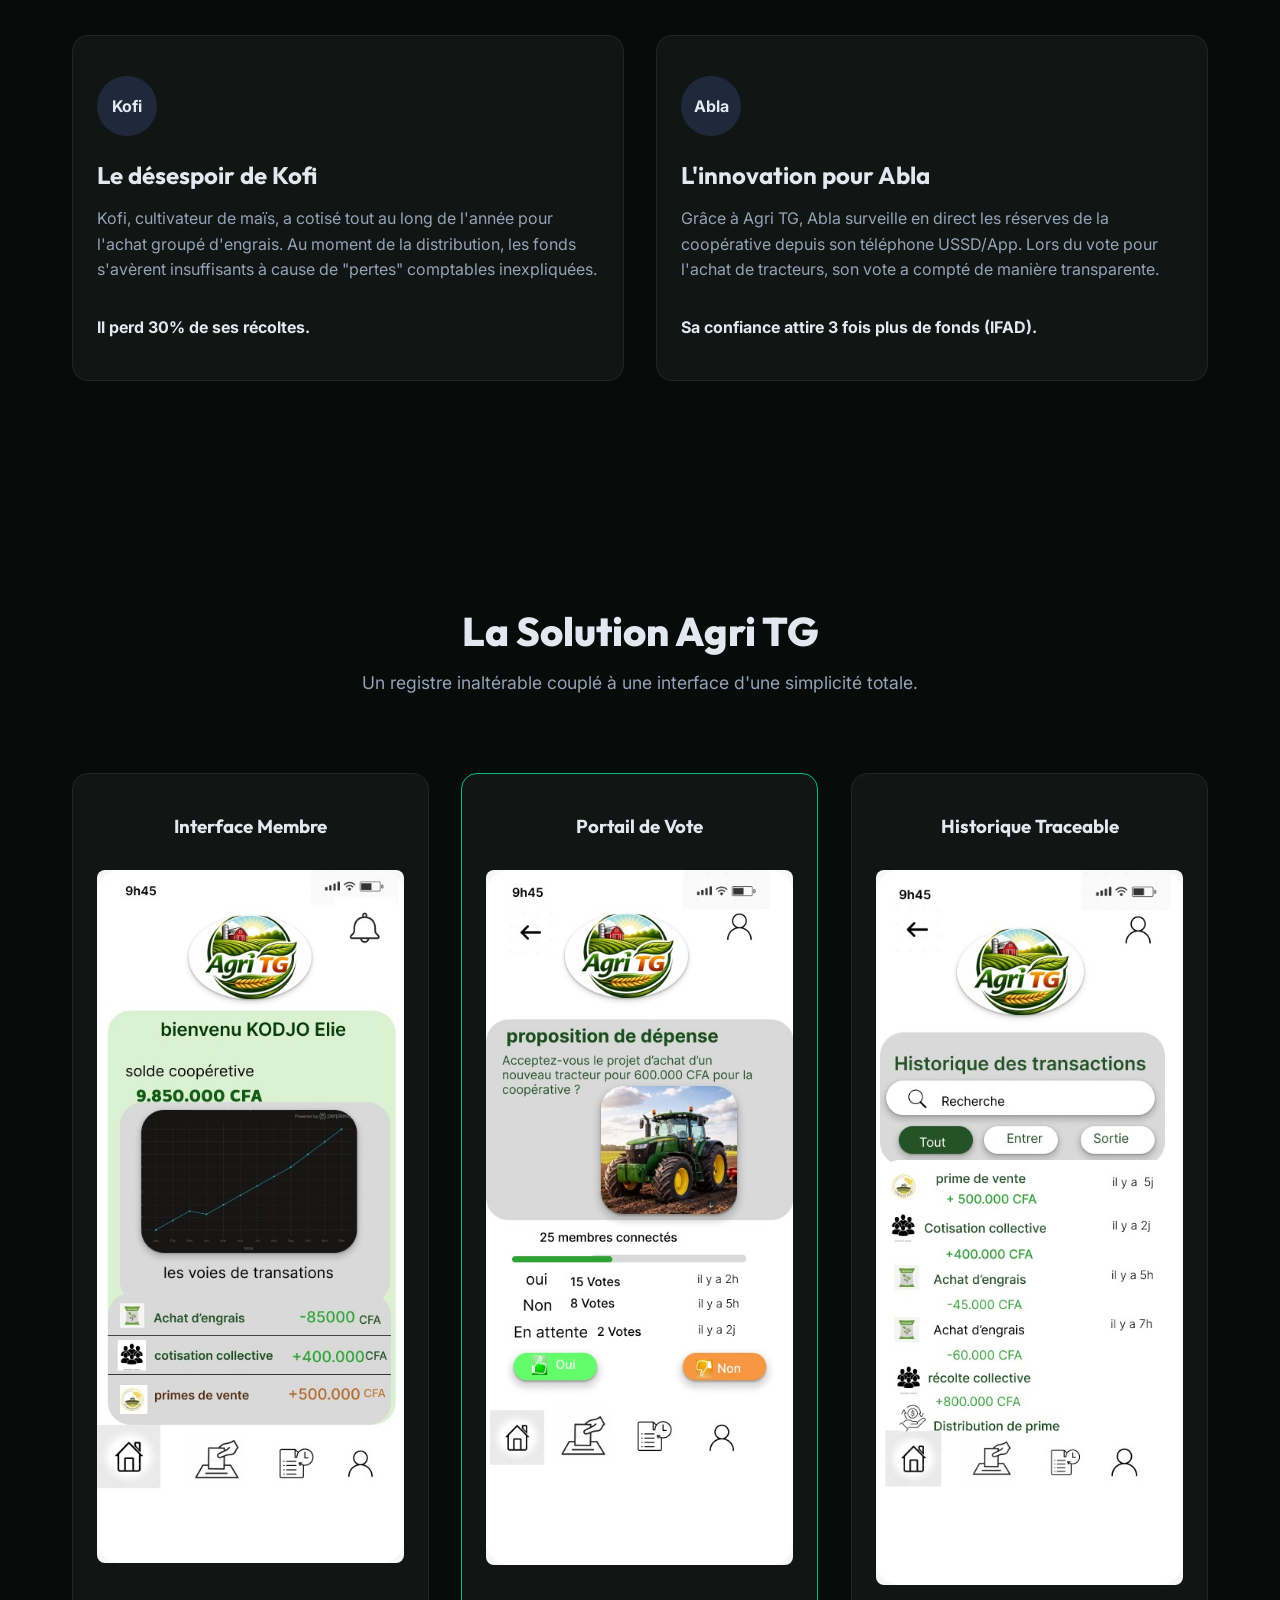
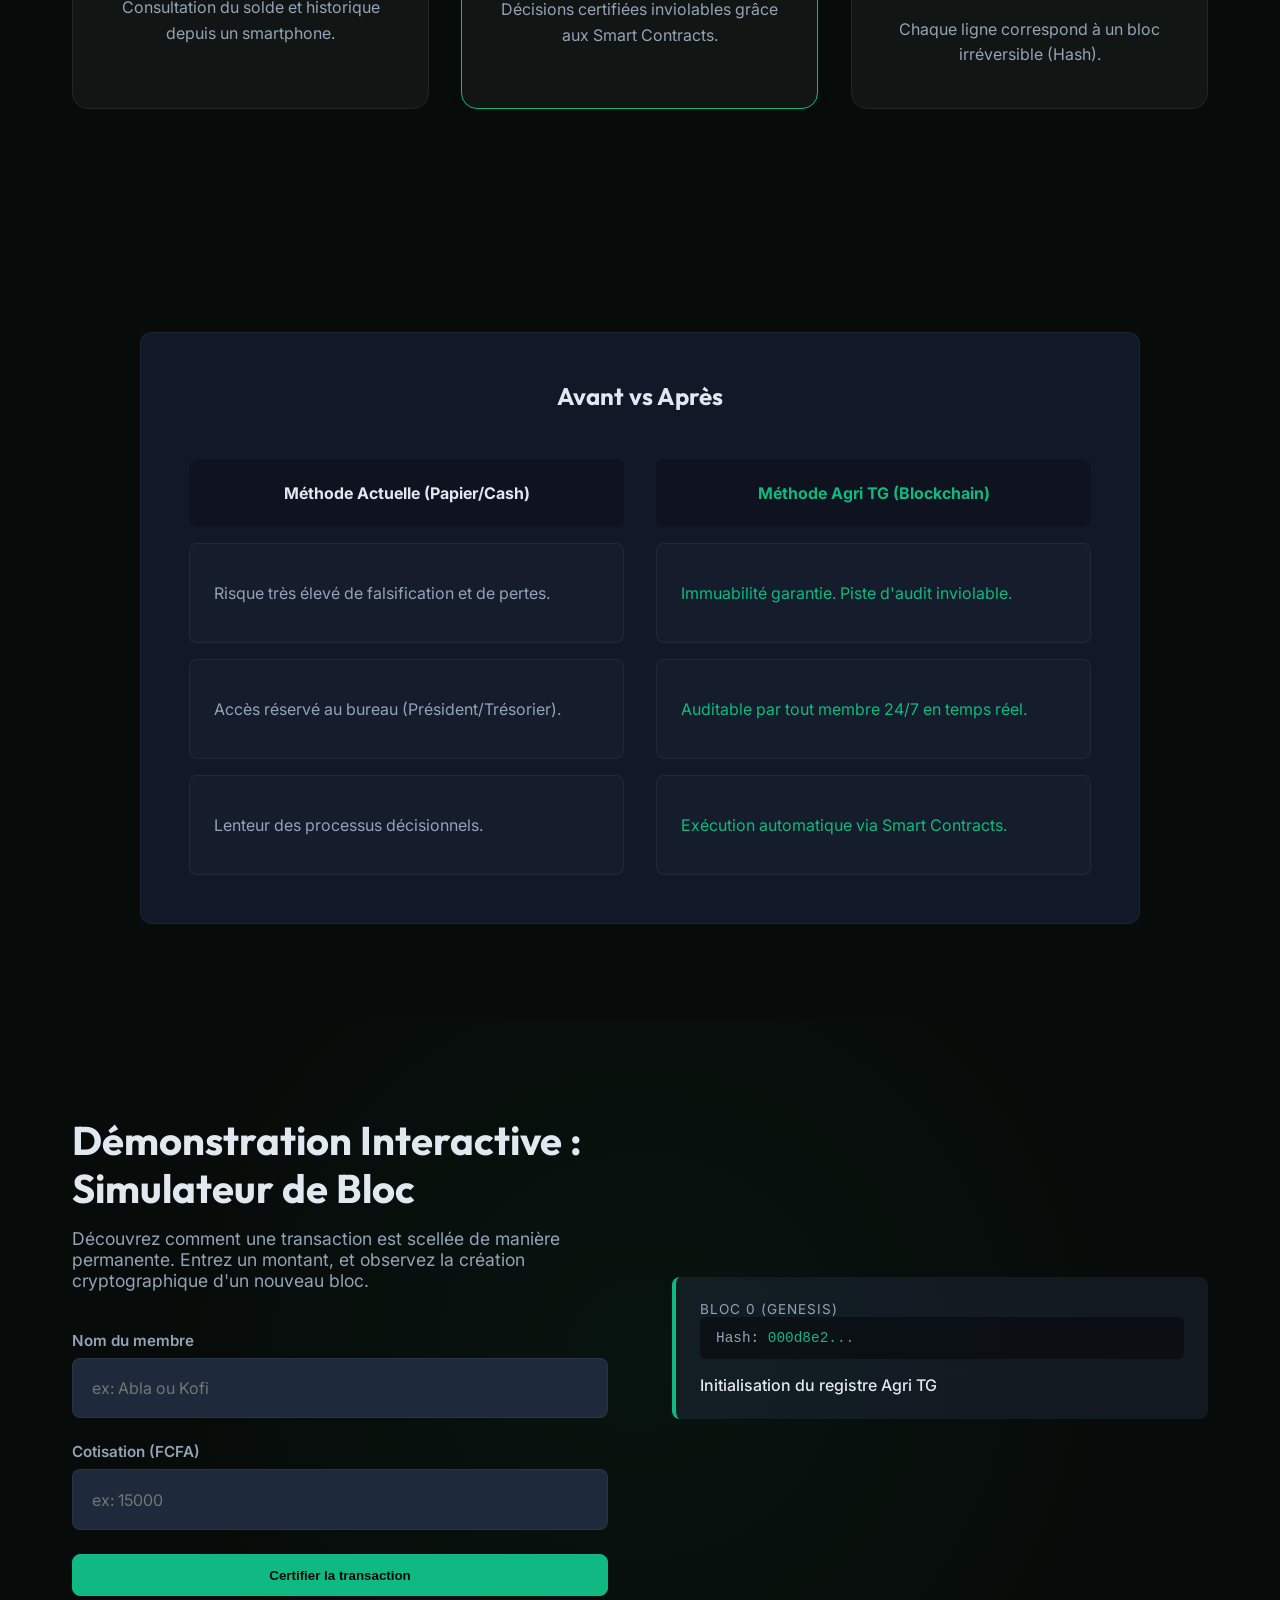
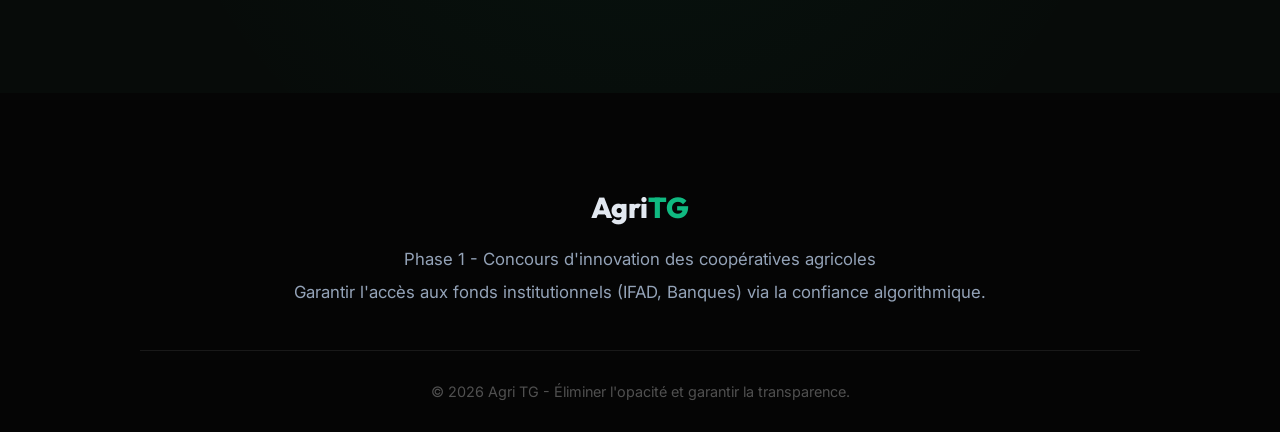
==== commit a2f7309f: "correction booster" ====
--- a/index.html
+++ b/index.html
@@ -38,8 +38,7 @@
         <button id="theme-toggle" class="btn-theme" title="Changer de thème">
             ☀️
         </button>
-        <a href="#blockchain-demo" class="btn-primary btn-primary-small">Simuler</a>
-        <a href="pages/login.html" class="btn-secondary btn-primary-small">Connexion</a>
+        <a href="pages/login.html" class="btn-primary btn-primary-small">Se connecter</a>
     </header>
 
     <main>
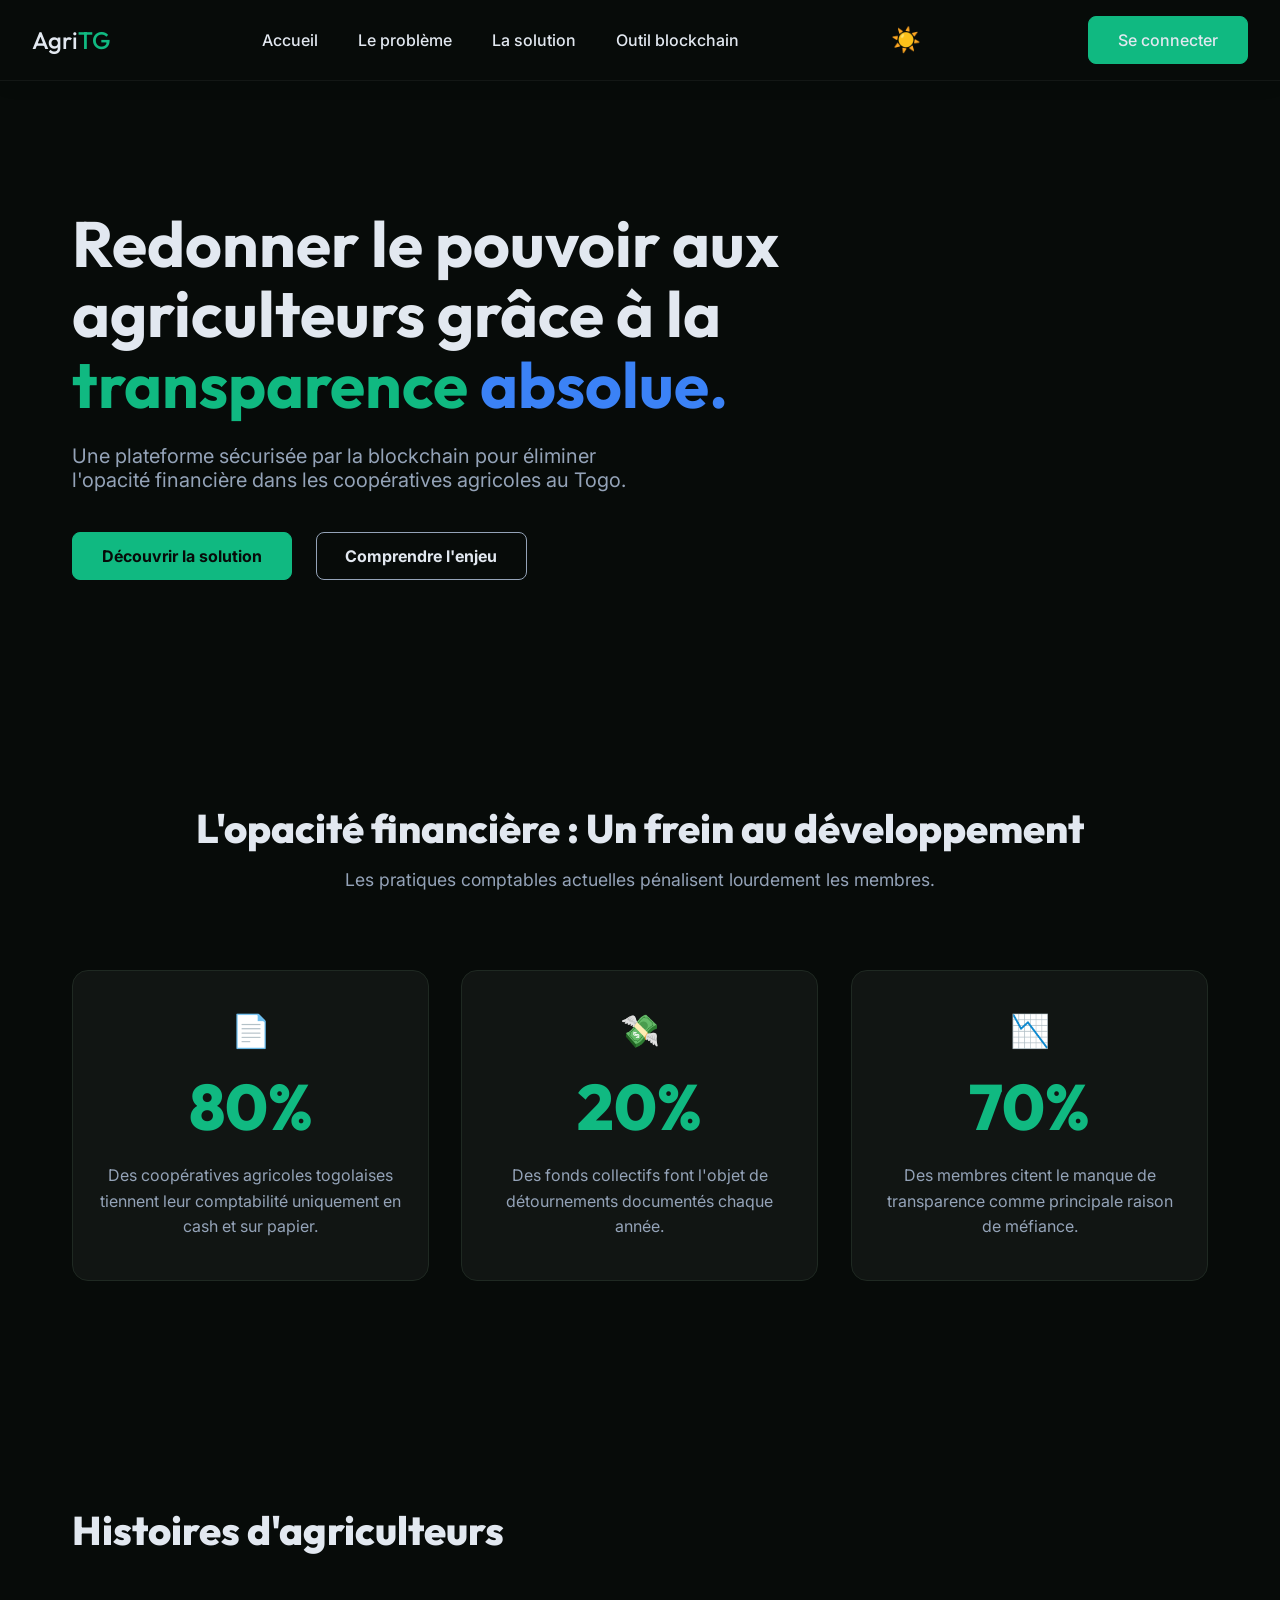
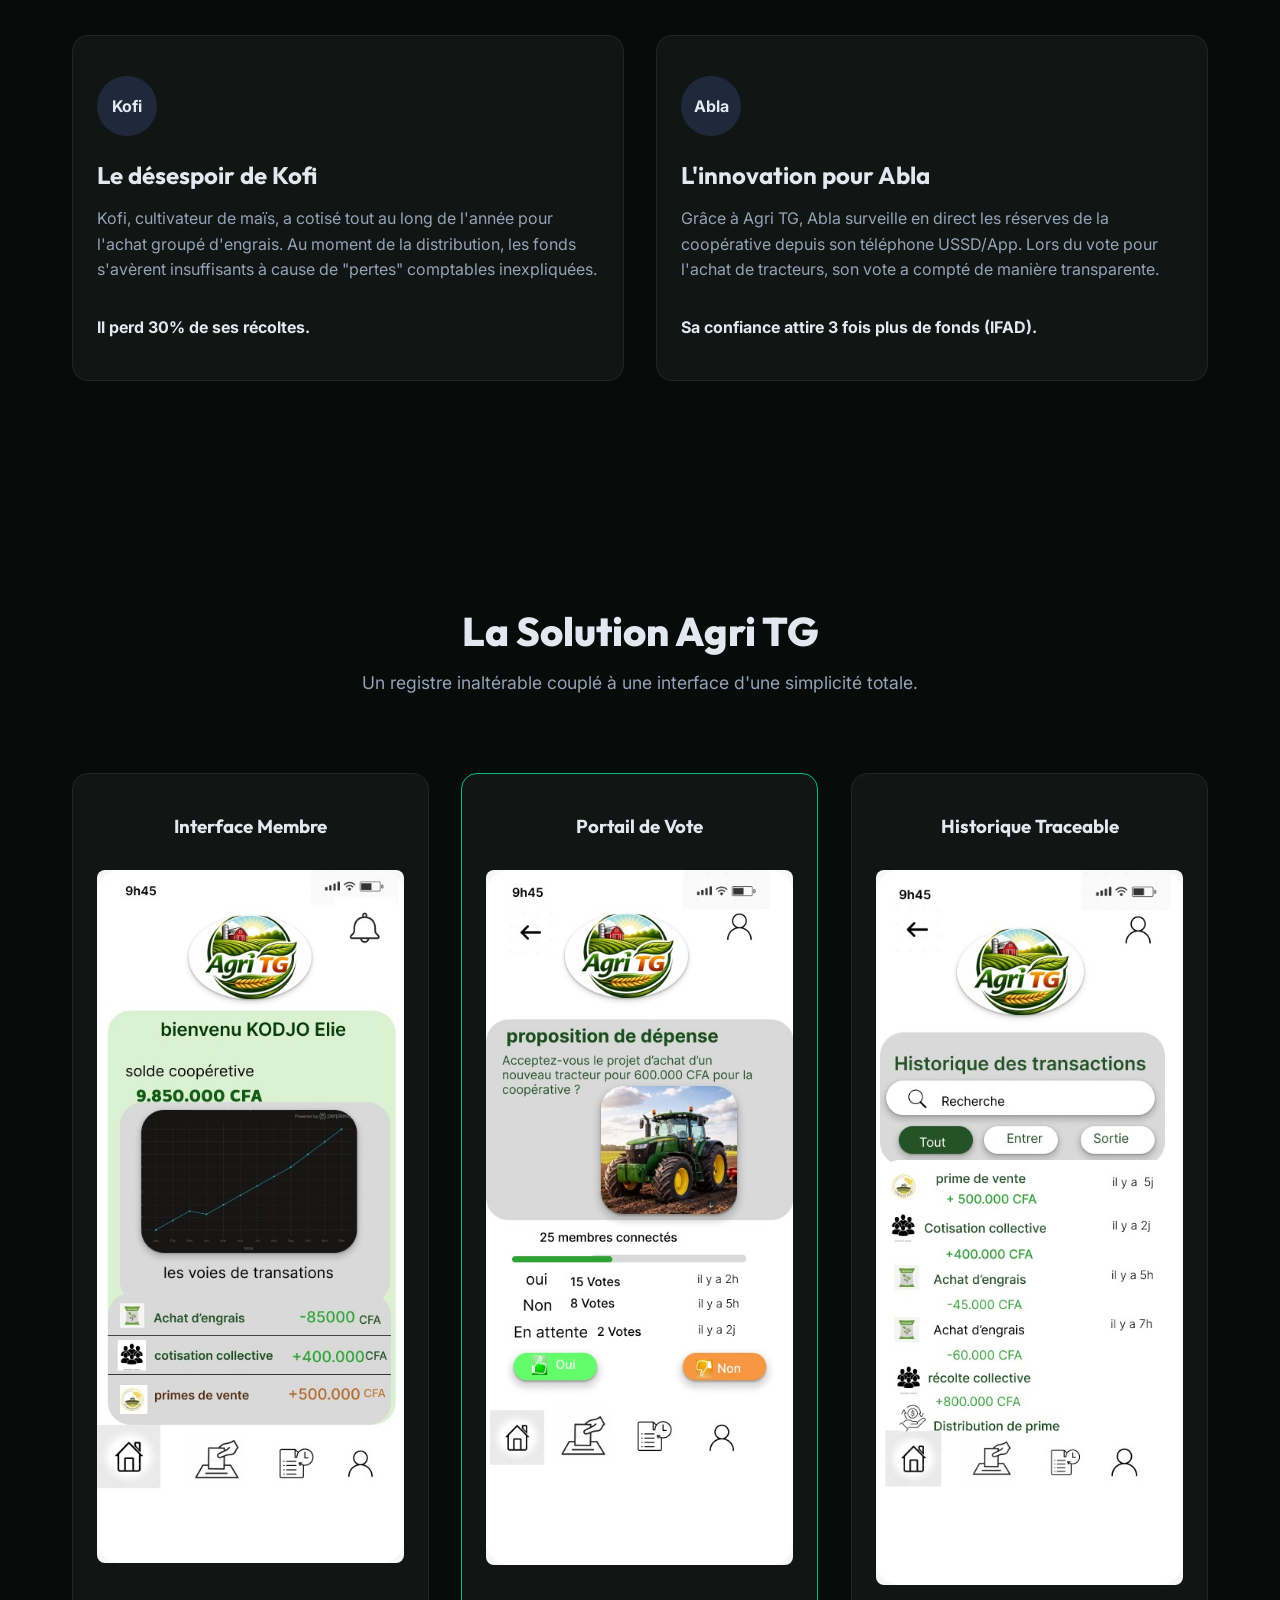
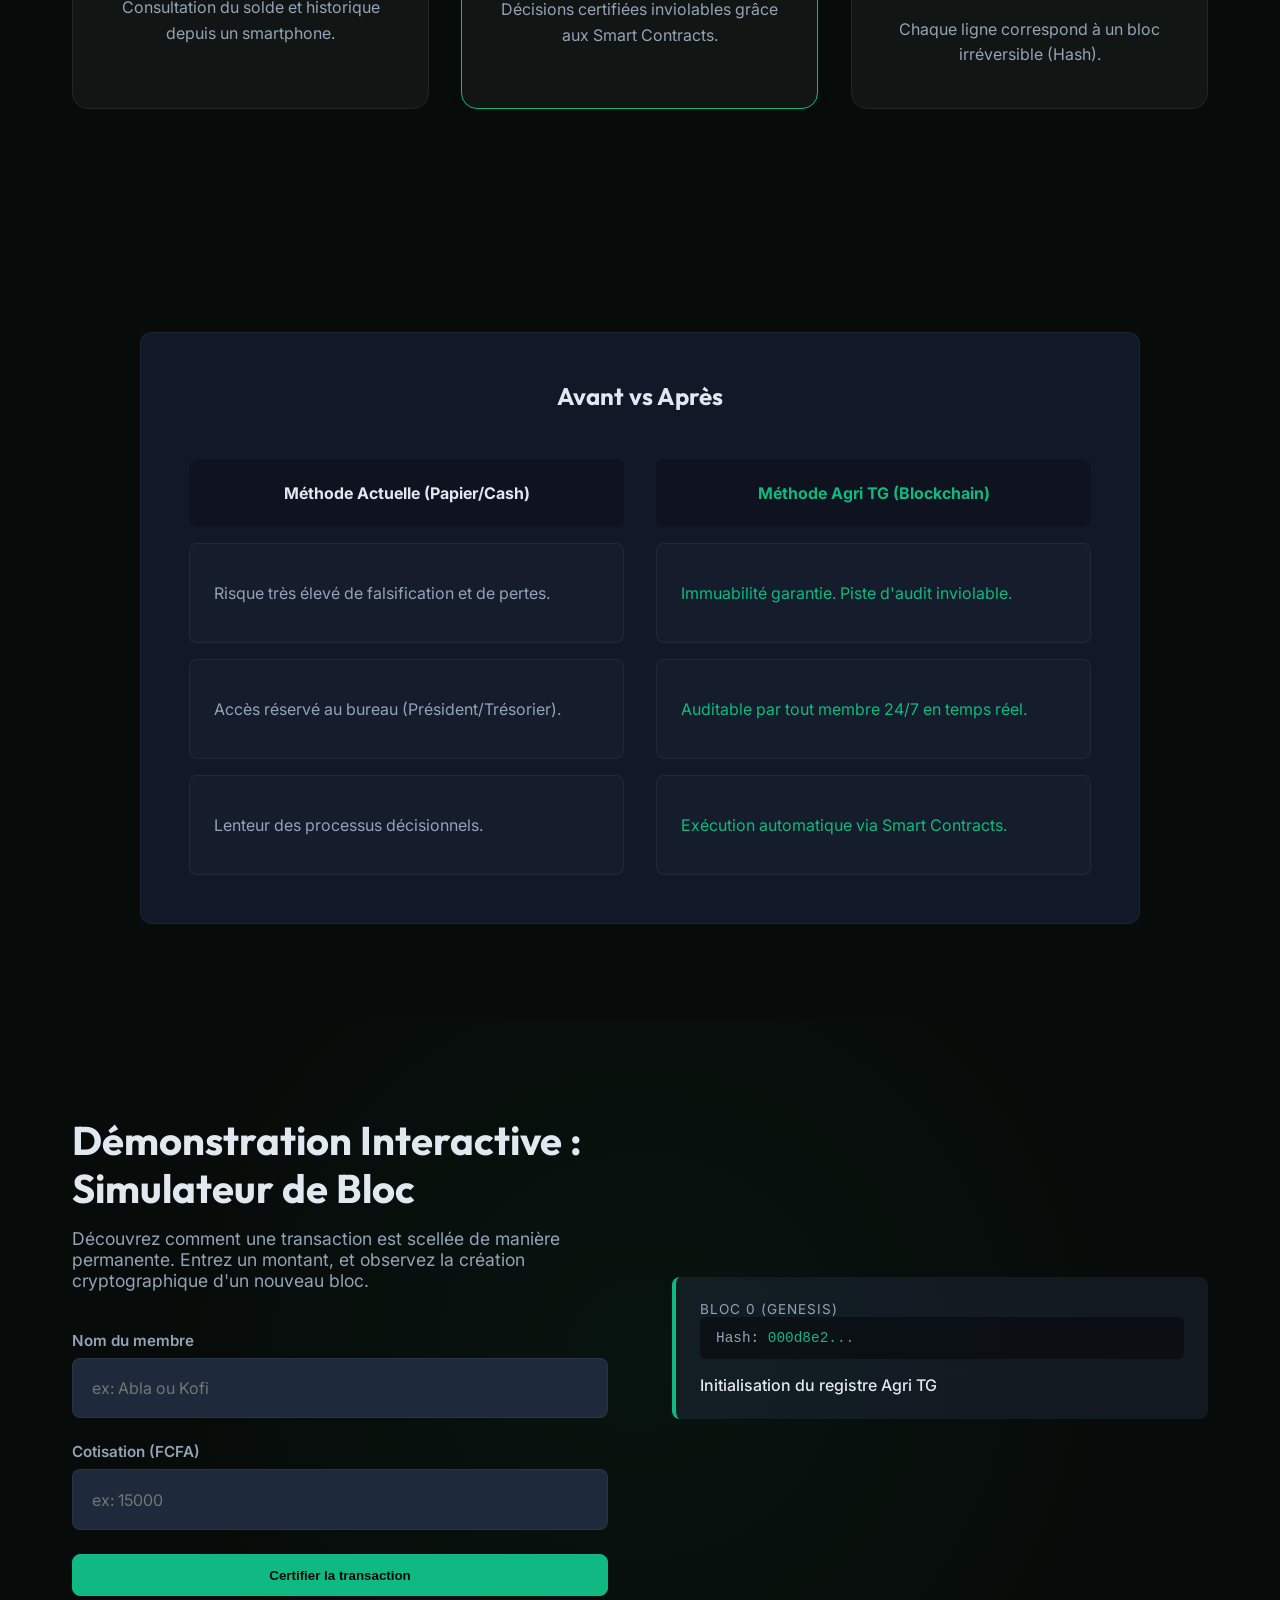
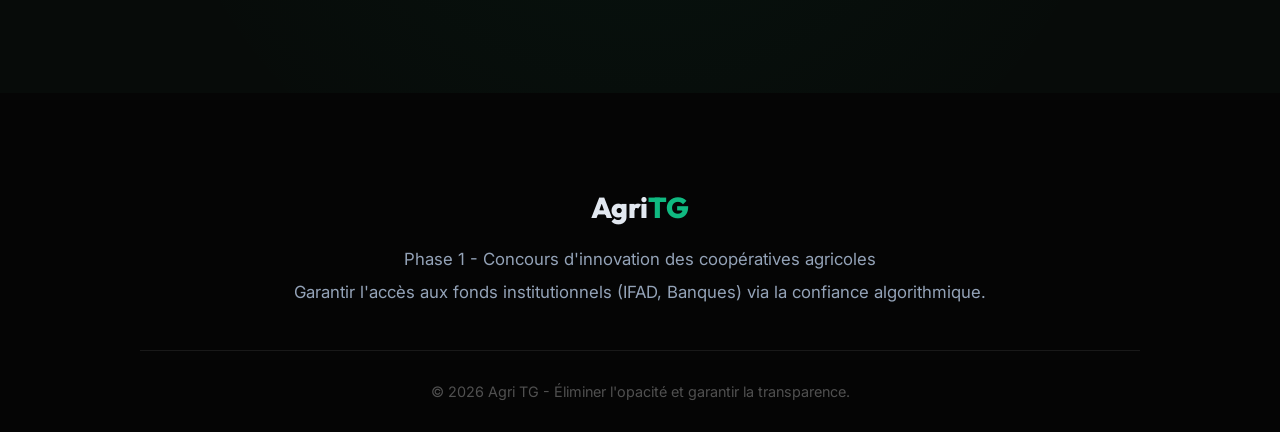
==== commit 38d79697: "bonne impression" ====
--- a/index.html
+++ b/index.html
@@ -18,7 +18,7 @@
         rel="stylesheet">
 
     <!-- Styles CSS -->
-    <link rel="stylesheet" href="style.css">
+    <link rel="stylesheet" href="style.css?v=2">
 
 </head>
 
--- a/style.css
+++ b/style.css
@@ -628,13 +628,16 @@
         padding: 1rem 1.5rem;
     }
 
+    .btn-theme {
+        margin-right: 10px;
+        margin-left: auto;
+    }
+
     .navbar .btn-primary {
-        display: none !important; /* Force hide the simuler button */
-    }
-
-    .btn-theme {
-        margin-right: 0;
-        margin-left: auto;
+        padding: 8px 12px;
+        font-size: 0.85rem;
+        display: inline-block !important;
+        white-space: nowrap;
     }
 
     .navbar nav {
